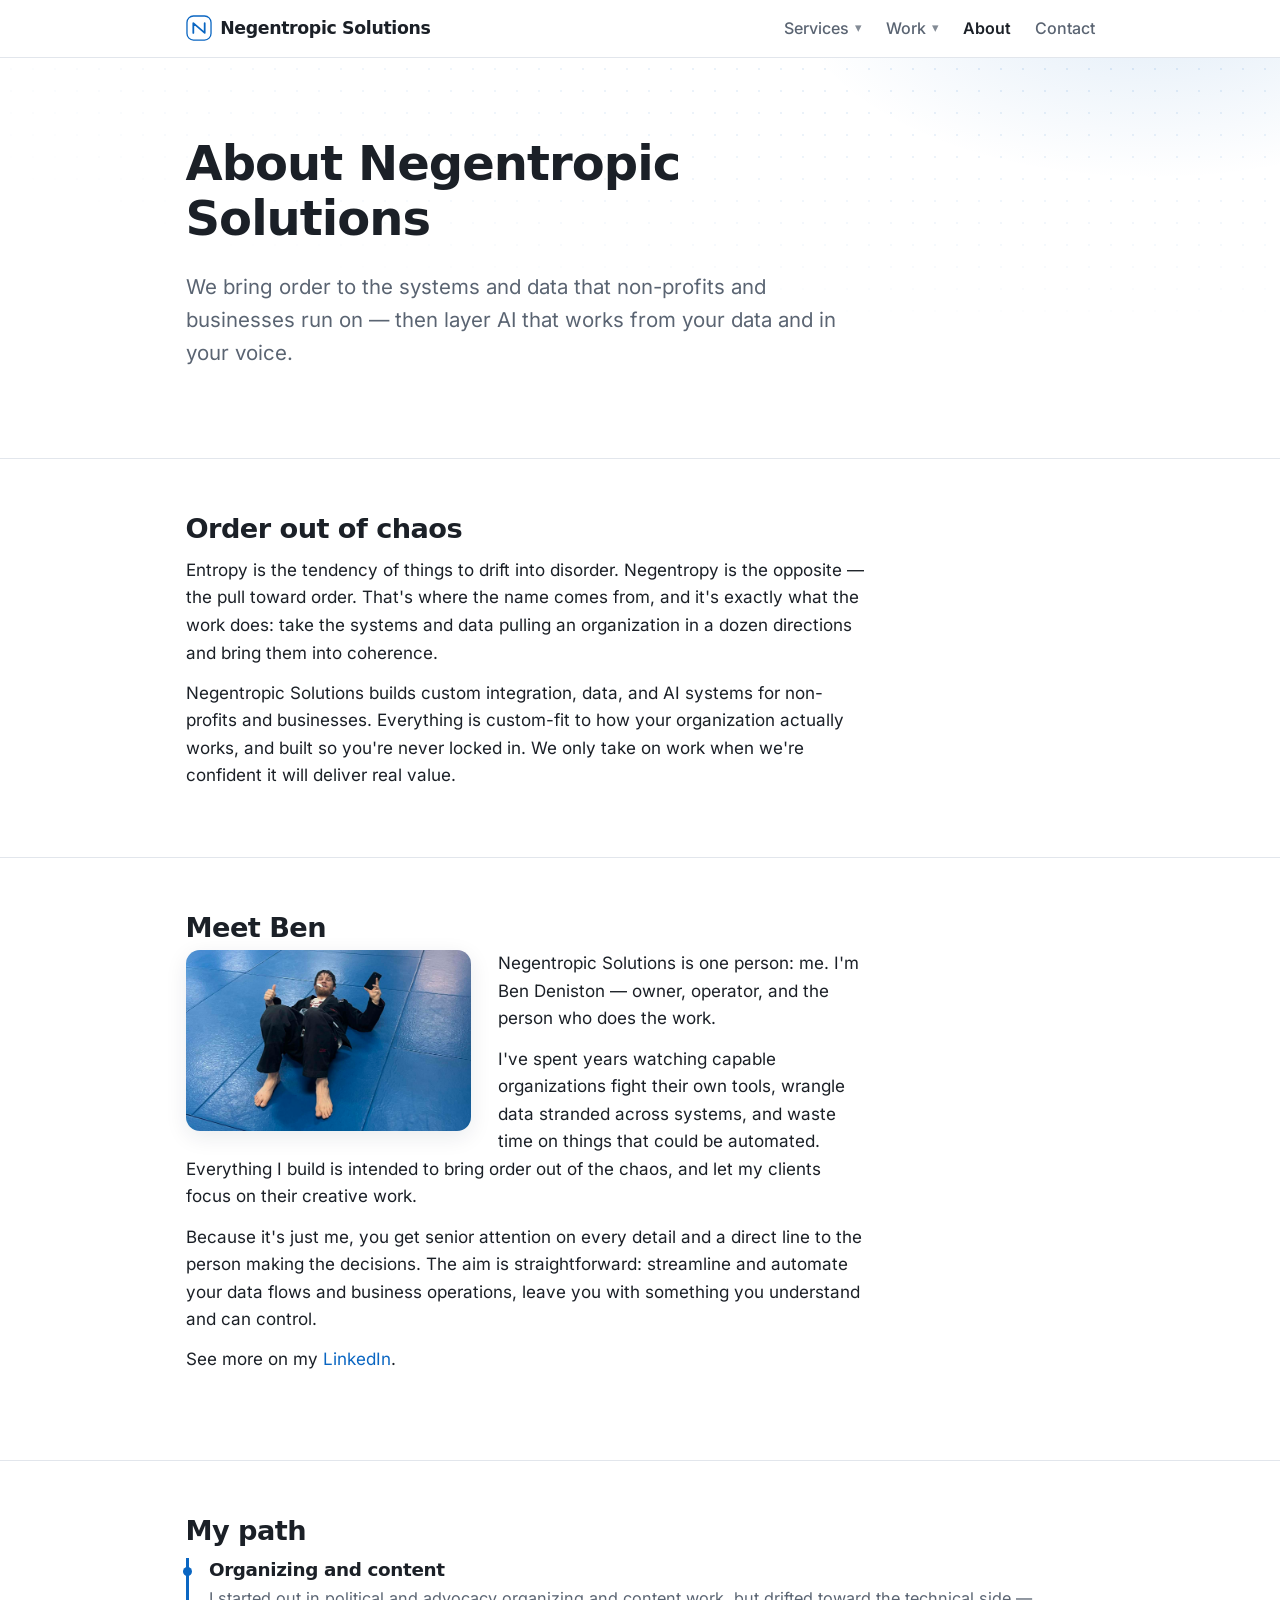
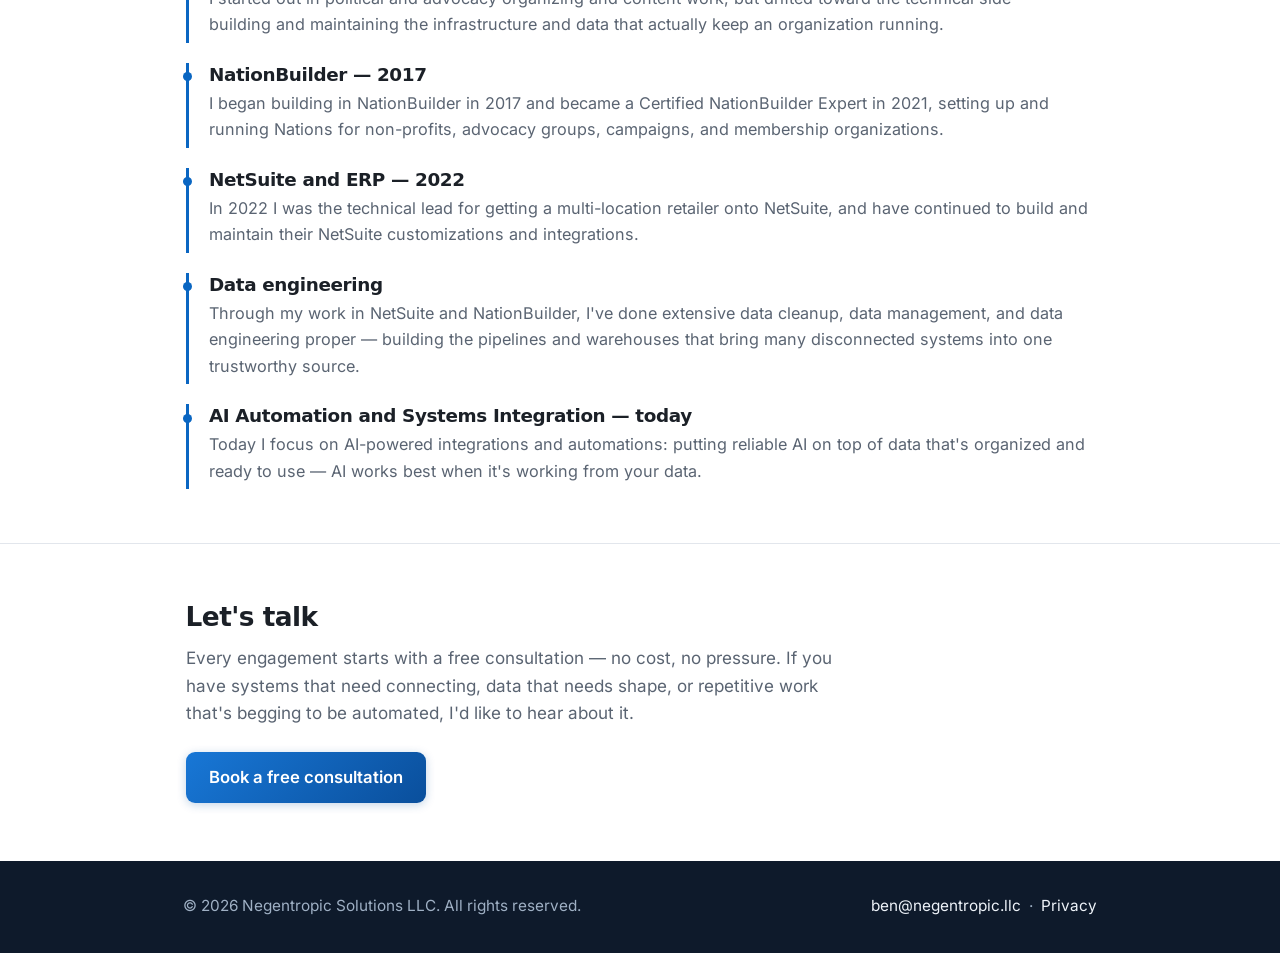
==== about.html @ 850cc830 "v2" ====
<!DOCTYPE html>
<html lang="en">

<head>
    <meta charset="UTF-8">
    <meta name="viewport" content="width=device-width,initial-scale=1">
    <title>About — Negentropic Solutions</title>
    <meta name="description"
        content="We bring order to the systems and data that non-profits and businesses run on — then layer AI that works from your data and in your voice.">
    <link rel="stylesheet" href="styles.css">
</head>

<body>
    <nav class="top">
        <div class="wrap"><a class="brand" href="/"><svg class="logomark" viewBox="0 0 32 32" fill="none"
                    aria-hidden="true">
                    <rect x="1.2" y="1.2" width="29.6" height="29.6" rx="8" stroke="currentColor" stroke-width="1.6" />
                    <path d="M9 22V10l14 12V10" stroke="currentColor" stroke-width="2.2" stroke-linecap="round"
                        stroke-linejoin="round" />
                </svg>Negentropic Solutions</a>
            <div class="links">
                <div class="dropdown"><button type="button" class="dd-toggle" aria-haspopup="true"
                        aria-expanded="false">Services <span class="caret">&#9662;</span></button>
                    <div class="dd-menu"><a href="ai-automation.html">AI Automation</a><a href="integrations.html">Own
                            Your Integrations</a><a href="netsuite.html">NetSuite / ERP</a><a
                            href="nationbuilder.html">NationBuilder</a></div>
                </div>
                <div class="dropdown"><button type="button" class="dd-toggle" aria-haspopup="true"
                        aria-expanded="false">Work <span class="caret">&#9662;</span></button>
                    <div class="dd-menu"><a href="work-with-us.html">Work with me</a><a href="portfolio.html">Sample
                            portfolio</a><a href="principles.html">Principles for effective AI</a></div>
                </div><a href="about.html" class="active">About</a><a href="index.html#contact">Contact</a>
            </div>
        </div>
    </nav>
    <header class="hero">
        <div class="wrap">
            <h1>About Negentropic Solutions</h1>
            <p class="tagline">We bring order to the systems and data that non-profits and businesses run on — then
                layer AI that works from your data and in your voice.</p>
        </div>
    </header>
    <section class="prose">
        <div class="wrap">
            <h2>Order out of chaos</h2>
            <p>Entropy is the tendency of things to drift into disorder. Negentropy is the opposite — the pull toward
                order. That's where the name comes from, and it's exactly what the work does: take the systems and data
                pulling an organization in a dozen directions and bring them into coherence.</p>
            <p>Negentropic Solutions builds custom integration, data, and AI systems for non-profits and businesses.
                Everything is custom-fit to how your organization actually works, and built so you're never locked in.
                We only take on work when we're confident it will deliver real value.</p>
        </div>
    </section>
    <section class="prose">
        <div class="wrap">
            <h2>Meet Ben</h2>
            <div class="meet">
                <img class="meet-photo" src="media/bjj.jpeg" alt="Ben Deniston, owner of Negentropic Solutions"
                    width="1428" height="902">
                <div class="meet-body">
                <p>Negentropic Solutions is one person: me. I'm Ben Deniston — owner, operator, and the person who does
                    the work.</p>
                <p>I've spent years watching capable organizations fight their own tools, wrangle data stranded across
                    systems, and waste time on things that could be automated. Everything I build is intended to bring
                    order out of the chaos, and let my clients focus on their creative work.</p>
                <p>Because it's just me, you get senior attention on every detail and a direct line to the person making
                    the decisions. The aim is straightforward: streamline and automate your data flows and business
                    operations, leave you with something you understand and can control.</p>
                <p>See more on my <a href="https://www.linkedin.com/in/benjamin-deniston/">LinkedIn</a>.</p>
                </div>
            </div>
        </div>
    </section>
    <section>
        <div class="wrap">
            <h2>My path</h2>
            <div class="timeline">
                <div class="tstep">
                    <h3>Organizing and content</h3>
                    <p>I started out in political and advocacy organizing and content work, but drifted toward
                        the technical side — building and maintaining the infrastructure and data that actually keep an
                        organization running.</p>
                </div>
                <div class="tstep">
                    <h3>NationBuilder — 2017</h3>
                    <p>I began building in NationBuilder in 2017 and became a Certified NationBuilder Expert in 2021,
                        setting up and running Nations for non-profits, advocacy groups, campaigns, and membership
                        organizations.</p>
                </div>
                <div class="tstep">
                    <h3>NetSuite and ERP — 2022</h3>
                    <p>In 2022 I was the technical lead for getting a multi-location retailer onto NetSuite, and
                        have continued to build and maintain their NetSuite customizations and integrations.</p>
                </div>
                <div class="tstep">
                    <h3>Data engineering</h3>
                    <p>Through my work in NetSuite and NationBuilder, I've done extensive data cleanup, data
                        management, and data engineering proper — building the pipelines and warehouses that bring
                        many disconnected systems into one trustworthy source.</p>
                </div>
                <div class="tstep">
                    <h3>AI Automation and Systems Integration — today</h3>
                    <p>Today I focus on AI-powered integrations and automations: putting reliable AI on top of data
                        that's organized and ready to use — AI works best when it's working from your data.
                    </p>
                </div>
            </div>
        </div>
    </section>
    <section class="cta">
        <div class="wrap">
            <h2>Let's talk</h2>
            <p>Every engagement starts with a free consultation — no cost, no pressure. If you have systems that need
                connecting, data that needs shape, or repetitive work that's begging to be automated, I'd like to hear
                about it.</p><a class="btn" href="mailto:ben@negentropic.llc">Book a free consultation</a>
        </div>
    </section>
    <footer>
        <div class="wrap"><span>&copy; 2026 Negentropic Solutions LLC. All rights reserved.</span><span><a
                    href="mailto:ben@negentropic.llc">ben@negentropic.llc</a> &nbsp;&middot;&nbsp; <a
                    href="/privacy.html">Privacy</a></span></div>
    </footer>
    <script src="site.js" defer></script>
</body>

</html>
---- styles.css ----
/* Negentropic Solutions — shared stylesheet. Edit here; all pages inherit. */

/* ---------- fonts (self-hosted, no CDN) ---------- */
@font-face { font-family:'Sora'; font-style:normal; font-weight:600; font-display:swap; src:url('fonts/sora-latin-600-normal.woff2') format('woff2'); }
@font-face { font-family:'Sora'; font-style:normal; font-weight:700; font-display:swap; src:url('fonts/sora-latin-700-normal.woff2') format('woff2'); }
@font-face { font-family:'Inter'; font-style:normal; font-weight:400; font-display:swap; src:url('fonts/inter-latin-400-normal.woff2') format('woff2'); }
@font-face { font-family:'Inter'; font-style:normal; font-weight:500; font-display:swap; src:url('fonts/inter-latin-500-normal.woff2') format('woff2'); }
@font-face { font-family:'Inter'; font-style:normal; font-weight:600; font-display:swap; src:url('fonts/inter-latin-600-normal.woff2') format('woff2'); }
@font-face { font-family:'JetBrains Mono'; font-style:normal; font-weight:500; font-display:swap; src:url('fonts/jetbrains-mono-latin-500-normal.woff2') format('woff2'); }

/* ---------- tokens ---------- */
:root {
  --text:#1b2027; --muted:#5a6472; --accent:#0a66c2; --accent-2:#0a4f9c; --accent-strong:#084d92;
  --accent-soft:rgba(10,102,194,0.09); --dot:rgba(10,102,194,0.16);
  --rule:#e2e6ec; --rule-strong:#d0d7de; --bg:#ffffff; --bg-alt:#f6f8fb; --card:#ffffff;
  --footer-bg:#0e1a2b; --footer-text:#9fb0c4; --footer-head:#eef3f9;
  --shadow-sm:0 1px 2px rgba(16,32,56,.05), 0 1px 3px rgba(16,32,56,.05);
  --shadow-md:0 6px 22px rgba(16,32,56,.09);
  --f-display:'Sora',system-ui,-apple-system,'Segoe UI',sans-serif;
  --f-body:'Inter',-apple-system,BlinkMacSystemFont,'Segoe UI',Roboto,Helvetica,Arial,sans-serif;
  --f-mono:'JetBrains Mono',ui-monospace,'SF Mono','Consolas',monospace;
  --maxw:960px; --readw:680px;
}

/* ---------- base ---------- */
* { box-sizing:border-box; }
html,body { margin:0; padding:0; }
html { scroll-behavior:smooth; }
body { font-family:var(--f-body); color:var(--text); background:var(--bg); line-height:1.62; font-size:17px; -webkit-font-smoothing:antialiased; text-rendering:optimizeLegibility; }
a { color:var(--accent); text-decoration:none; }
a:hover { text-decoration:underline; }
h1,h2,h3,h4 { font-family:var(--f-display); font-weight:700; letter-spacing:-0.02em; line-height:1.14; text-wrap:balance; }
.wrap { max-width:var(--maxw); margin:0 auto; padding:0 1.5em; }

/* ---------- nav ---------- */
nav.top { border-bottom:1px solid var(--rule); position:sticky; top:0; background:rgba(255,255,255,0.88); backdrop-filter:saturate(180%) blur(10px); z-index:40; }
nav.top .wrap { display:flex; align-items:center; justify-content:space-between; padding-top:0.85em; padding-bottom:0.85em; }
nav.top .brand { display:inline-flex; align-items:center; gap:0.5em; font-family:var(--f-display); font-weight:700; font-size:1.02em; color:var(--text); letter-spacing:-0.02em; }
nav.top .brand:hover { text-decoration:none; }
.logomark { width:26px; height:26px; flex:none; color:var(--accent); }
nav.top .links { display:flex; align-items:center; gap:1.5em; font-size:0.94em; flex-wrap:wrap; }
nav.top .links a { color:var(--muted); font-weight:500; }
nav.top .links a:hover { color:var(--accent); text-decoration:none; }
nav.top .links a.active { color:var(--text); font-weight:600; }

/* dropdown */
.dropdown { position:relative; }
.dd-toggle { background:none; border:0; padding:0; font:inherit; color:var(--muted); font-weight:500; cursor:pointer; display:inline-flex; align-items:center; gap:0.35em; }
.dd-toggle:hover { color:var(--accent); }
.dd-toggle.active { color:var(--text); font-weight:600; }
.caret { font-size:0.8em; opacity:0.75; }
.dd-menu { position:absolute; top:calc(100% + 0.5em); left:50%; transform:translateX(-50%) translateY(6px); min-width:230px; background:var(--bg); border:1px solid var(--rule-strong); border-radius:12px; box-shadow:var(--shadow-md); padding:0.4em; display:flex; flex-direction:column; gap:0.1em; opacity:0; visibility:hidden; transition:opacity .16s ease, transform .16s ease; z-index:50; }
/* invisible bridge so the cursor can cross the gap between toggle and menu without the menu closing */
.dd-menu::before { content:""; position:absolute; left:0; right:0; top:-0.7em; height:0.7em; }
.dd-menu a { display:block; padding:0.55em 0.75em; border-radius:8px; color:var(--muted); white-space:nowrap; font-weight:500; }
.dd-menu a:hover { background:var(--bg-alt); color:var(--accent); text-decoration:none; }
.dd-menu a.active { color:var(--accent); }
.dropdown:hover .dd-menu, .dropdown:focus-within .dd-menu, .dropdown.open .dd-menu { opacity:1; visibility:visible; transform:translateX(-50%) translateY(0); }

/* ---------- hero ---------- */
header.hero { position:relative; overflow:hidden; padding:4.6em 0 3.2em; border-bottom:1px solid var(--rule); }
header.hero::before { content:""; position:absolute; inset:0; z-index:0; background-image:radial-gradient(var(--dot) 1px, transparent 1.6px); background-size:22px 22px; -webkit-mask-image:radial-gradient(130% 105% at 82% -5%, #000 0%, rgba(0,0,0,.5) 42%, transparent 72%); mask-image:radial-gradient(130% 105% at 82% -5%, #000 0%, rgba(0,0,0,.5) 42%, transparent 72%); opacity:.7; }
header.hero::after { content:""; position:absolute; inset:0; z-index:0; background:radial-gradient(46% 78% at 90% -18%, rgba(10,102,194,0.13), transparent 62%); }
header.hero .wrap { position:relative; z-index:1; }
.eyebrow { font-family:var(--f-mono); text-transform:uppercase; letter-spacing:0.16em; font-size:0.72rem; font-weight:500; color:var(--accent); margin:0 0 1.1em; }
header.hero h1 { font-size:clamp(2.1rem,4.6vw,3rem); margin:0 0 0.5em; max-width:15em; }
header.hero p.tagline { font-size:1.2em; color:var(--muted); margin:0 0 1.7em; max-width:34em; }

/* ---------- buttons ---------- */
.btn { display:inline-block; background:linear-gradient(135deg,#1877d6,var(--accent-2)); color:#fff; font-weight:600; padding:0.72em 1.4em; border-radius:9px; font-size:0.98em; box-shadow:0 2px 10px rgba(10,79,156,.24); transition:transform .15s ease, box-shadow .15s ease, filter .15s ease; }
.btn:hover { text-decoration:none; transform:translateY(-1px); box-shadow:0 6px 18px rgba(10,79,156,.30); filter:saturate(1.06); }
.btn.ghost { background:none; color:var(--accent); box-shadow:inset 0 0 0 1px var(--rule-strong); margin-left:0.55em; }
.btn.ghost:hover { background:var(--accent-soft); box-shadow:inset 0 0 0 1px var(--accent); transform:translateY(-1px); }

/* ---------- sections ---------- */
section { padding:3.2em 0; border-bottom:1px solid var(--rule); }
section:last-of-type { border-bottom:none; }
section > .wrap > h2 { font-size:clamp(1.4rem,2.6vw,1.7rem); margin:0 0 0.25em; }
section .lead { color:var(--muted); margin:0 0 1.8em; max-width:var(--readw); font-size:1.05em; }
section p { max-width:var(--readw); }
.prose p { margin:0.75em 0; }
.prose em { color:var(--text); font-style:italic; }

/* ---------- icons ---------- */
.ico { width:24px; height:24px; fill:none; stroke:var(--accent); stroke-width:1.6; stroke-linecap:round; stroke-linejoin:round; }
.card-ico { display:inline-flex; align-items:center; justify-content:center; width:46px; height:46px; border-radius:12px; background:var(--accent-soft); margin-bottom:0.85em; }

/* ---------- service cards (home) ---------- */
.cards { display:grid; grid-template-columns:repeat(2,1fr); gap:1em; margin-top:0.6em; }
.cardlink { display:block; border:1px solid var(--rule); border-radius:14px; padding:1.35em 1.4em; background:var(--card); color:var(--text); box-shadow:var(--shadow-sm); transition:border-color .16s ease, box-shadow .16s ease, transform .16s ease; }
.cardlink:hover { text-decoration:none; border-color:transparent; box-shadow:var(--shadow-md); transform:translateY(-3px); }
.cardlink.wide { grid-column:1 / -1; }
.cardlink h3 { margin:0 0 0.35em; font-size:1.12em; }
.cardlink p { margin:0; color:var(--muted); font-size:0.95em; max-width:none; }
.cardlink .more { display:inline-block; margin-top:0.85em; color:var(--accent); font-size:0.9em; font-weight:600; }

/* ---------- specialties (home) ---------- */
.specialties { display:grid; grid-template-columns:1fr 1fr; gap:1.5em; margin-top:0.6em; }
.specialty { border-left:3px solid var(--accent); padding:0.15em 0 0.15em 1.15em; }
.specialty h3 { margin:0 0 0.3em; font-size:1.1em; }
.specialty p { margin:0; color:var(--muted); font-size:0.96em; max-width:none; }

/* ---------- pillars (home) ---------- */
.pillars { display:grid; grid-template-columns:repeat(3,1fr); gap:1.6em; margin-top:0.6em; }
.pillar h3 { margin:0 0 0.4em; font-size:1.08em; }
.pillar p { margin:0; color:var(--muted); font-size:0.95em; max-width:none; }

/* ---------- selected work (home) ---------- */
.work { display:grid; grid-template-columns:repeat(3,1fr); gap:1em; margin-top:0.6em; }
.work-item { display:block; border:1px solid var(--rule); border-radius:14px; padding:1.25em 1.3em; background:var(--bg-alt); color:var(--text); transition:transform .16s ease, box-shadow .16s ease, border-color .16s ease; }
.work-item:hover { transform:translateY(-3px); box-shadow:var(--shadow-md); border-color:transparent; text-decoration:none; }
.work-item h3 { margin:0 0 0.45em; font-size:1.04em; }
.work-item p { margin:0; color:var(--muted); font-size:0.92em; max-width:none; }
.work-item .metric { color:var(--text); font-weight:600; }

/* ---------- portfolio cases ---------- */
.case { padding:2.6em 0; border-bottom:1px solid var(--rule); }
.case .tag { display:inline-block; font-family:var(--f-mono); font-size:0.72em; text-transform:uppercase; letter-spacing:0.1em; color:var(--accent); font-weight:500; margin:0 0 0.6em; }
.case h2 { font-size:clamp(1.3rem,2.4vw,1.55rem); margin:0 0 0.75em; }
.case p { max-width:var(--readw); margin:0; color:var(--text); }
.metrics { display:flex; flex-wrap:wrap; gap:0.6em; margin:0 0 1.15em; }
.metric-chip { border:1px solid var(--rule); border-radius:11px; padding:0.55em 0.85em; background:var(--bg-alt); min-width:0; }
.metric-chip .n { display:block; font-weight:700; color:var(--accent); font-size:0.98em; letter-spacing:-0.01em; }
.metric-chip .l { display:block; font-family:var(--f-mono); font-size:0.7em; color:var(--muted); margin-top:0.2em; letter-spacing:0.01em; }

/* ---------- service pages: features + proof ---------- */
.features { display:grid; grid-template-columns:repeat(2,1fr); gap:1em; margin-top:0.7em; }
.feature { border:1px solid var(--rule); border-radius:14px; padding:1.25em 1.35em; background:var(--bg-alt); }
.feature h3 { margin:0 0 0.4em; font-size:1.05em; }
.feature p { margin:0; color:var(--muted); font-size:0.94em; max-width:none; }
.proof { border:1px solid var(--rule); border-left:3px solid var(--accent); border-radius:12px; padding:1.3em 1.5em; background:var(--bg-alt); }
.proof p { margin:0 0 0.7em; max-width:var(--readw); }
.proof + .proof { margin-top:1.2em; }

/* ---------- about timeline ---------- */
.timeline { display:flex; flex-direction:column; gap:1.2em; margin-top:0.7em; }
.tstep { border-left:3px solid var(--accent); padding:0.1em 0 0.3em 1.2em; position:relative; }
.tstep::before { content:""; position:absolute; left:-6px; top:0.55em; width:9px; height:9px; border-radius:50%; background:var(--accent); }
.tstep h3 { margin:0 0 0.25em; font-size:1.08em; }
.tstep p { margin:0; color:var(--muted); font-size:0.95em; max-width:none; }

/* ---------- about: meet (photo + intro) ---------- */
.meet { max-width:var(--readw); margin:0.4em 0 1.1em; }
.meet::after { content:""; display:block; clear:both; }
.meet-photo { float:left; width:300px; max-width:42%; height:auto; border-radius:14px; box-shadow:var(--shadow-md); margin:0 1.6em 0.7em 0; }
.meet p { max-width:none; }
.meet p:first-of-type { margin-top:0; }
@media (max-width:600px) { .meet-photo { float:none; display:block; width:100%; max-width:420px; margin:0 0 1.1em; } }

/* ---------- principles ---------- */
.principle { display:grid; grid-template-columns:auto 1fr; gap:1em 1.4em; padding:1.9em 0; border-bottom:1px solid var(--rule); align-items:start; }
.principle:first-of-type { padding-top:0.6em; }
.principle:last-of-type { border-bottom:none; padding-bottom:0.4em; }
.principle .num { font-family:var(--f-mono); font-weight:500; font-size:0.9em; color:var(--accent); background:var(--accent-soft); border-radius:11px; width:2.5em; height:2.5em; display:flex; align-items:center; justify-content:center; flex:none; }
.principle h2 { font-size:clamp(1.15rem,2.3vw,1.42rem); margin:0 0 0.4em; }
.principle p { margin:0; color:var(--muted); max-width:var(--readw); }

/* ---------- closing CTA ---------- */
section.cta { padding:3.4em 0; border-bottom:none; }
section.cta h2 { font-size:clamp(1.35rem,2.5vw,1.65rem); margin:0 0 0.5em; }
section.cta p { color:var(--muted); max-width:var(--readw); margin:0 0 1.4em; }

/* ---------- legal / long-form ---------- */
.legal { max-width:var(--readw); }
.legal h2 { font-size:1.25rem; margin:1.9em 0 0.4em; }
.legal h3 { font-size:1.06rem; margin:1.4em 0 0.3em; }
.legal p { margin:0.8em 0; max-width:none; }
.legal ul { padding-left:1.25em; margin:0.6em 0; }
.legal li { margin:0.35em 0; }
.legal em.updated { color:var(--muted); font-style:italic; }

/* ---------- footer (dark band) ---------- */
footer { background:var(--footer-bg); color:var(--footer-text); padding:2.2em 0; font-size:0.9em; }
footer .wrap { display:flex; justify-content:space-between; flex-wrap:wrap; gap:0.6em; align-items:center; }
footer a { color:var(--footer-head); }
footer a:hover { color:#fff; }

/* ---------- scroll reveal (added by site.js; safe if JS/off or reduced-motion) ---------- */
.reveal { opacity:0; transform:translateY(16px); transition:opacity .6s ease, transform .6s ease; }
.reveal.in { opacity:1; transform:none; }

/* ---------- responsive ---------- */
@media (max-width:760px) {
  .cards, .specialties, .pillars, .work, .features { grid-template-columns:1fr; }
  nav.top .links { gap:1.05em; font-size:0.9em; }
  header.hero { padding:3.4em 0 2.6em; }
}

@media (prefers-reduced-motion:reduce) {
  html { scroll-behavior:auto; }
  .reveal { opacity:1; transform:none; transition:none; }
  .btn, .cardlink, .work-item { transition:none; }
}

/* ---------- clickable work cards / specialty links / 3-up features / work-with-us ---------- */
.case { scroll-margin-top:5.5em; }
.specialty .more { display:inline-block; margin-top:0.7em; color:var(--accent); font-size:0.9em; font-weight:600; }
.specialty .more:hover { text-decoration:none; }
.features.three { grid-template-columns:repeat(3,1fr); }
.how-more { margin-top:1.8em; }
.how-more a { font-weight:600; }
.subhead { font-size:1.25rem; margin:1.8em 0 0.9em; }
@media (max-width:760px) { .features.three { grid-template-columns:1fr; } }
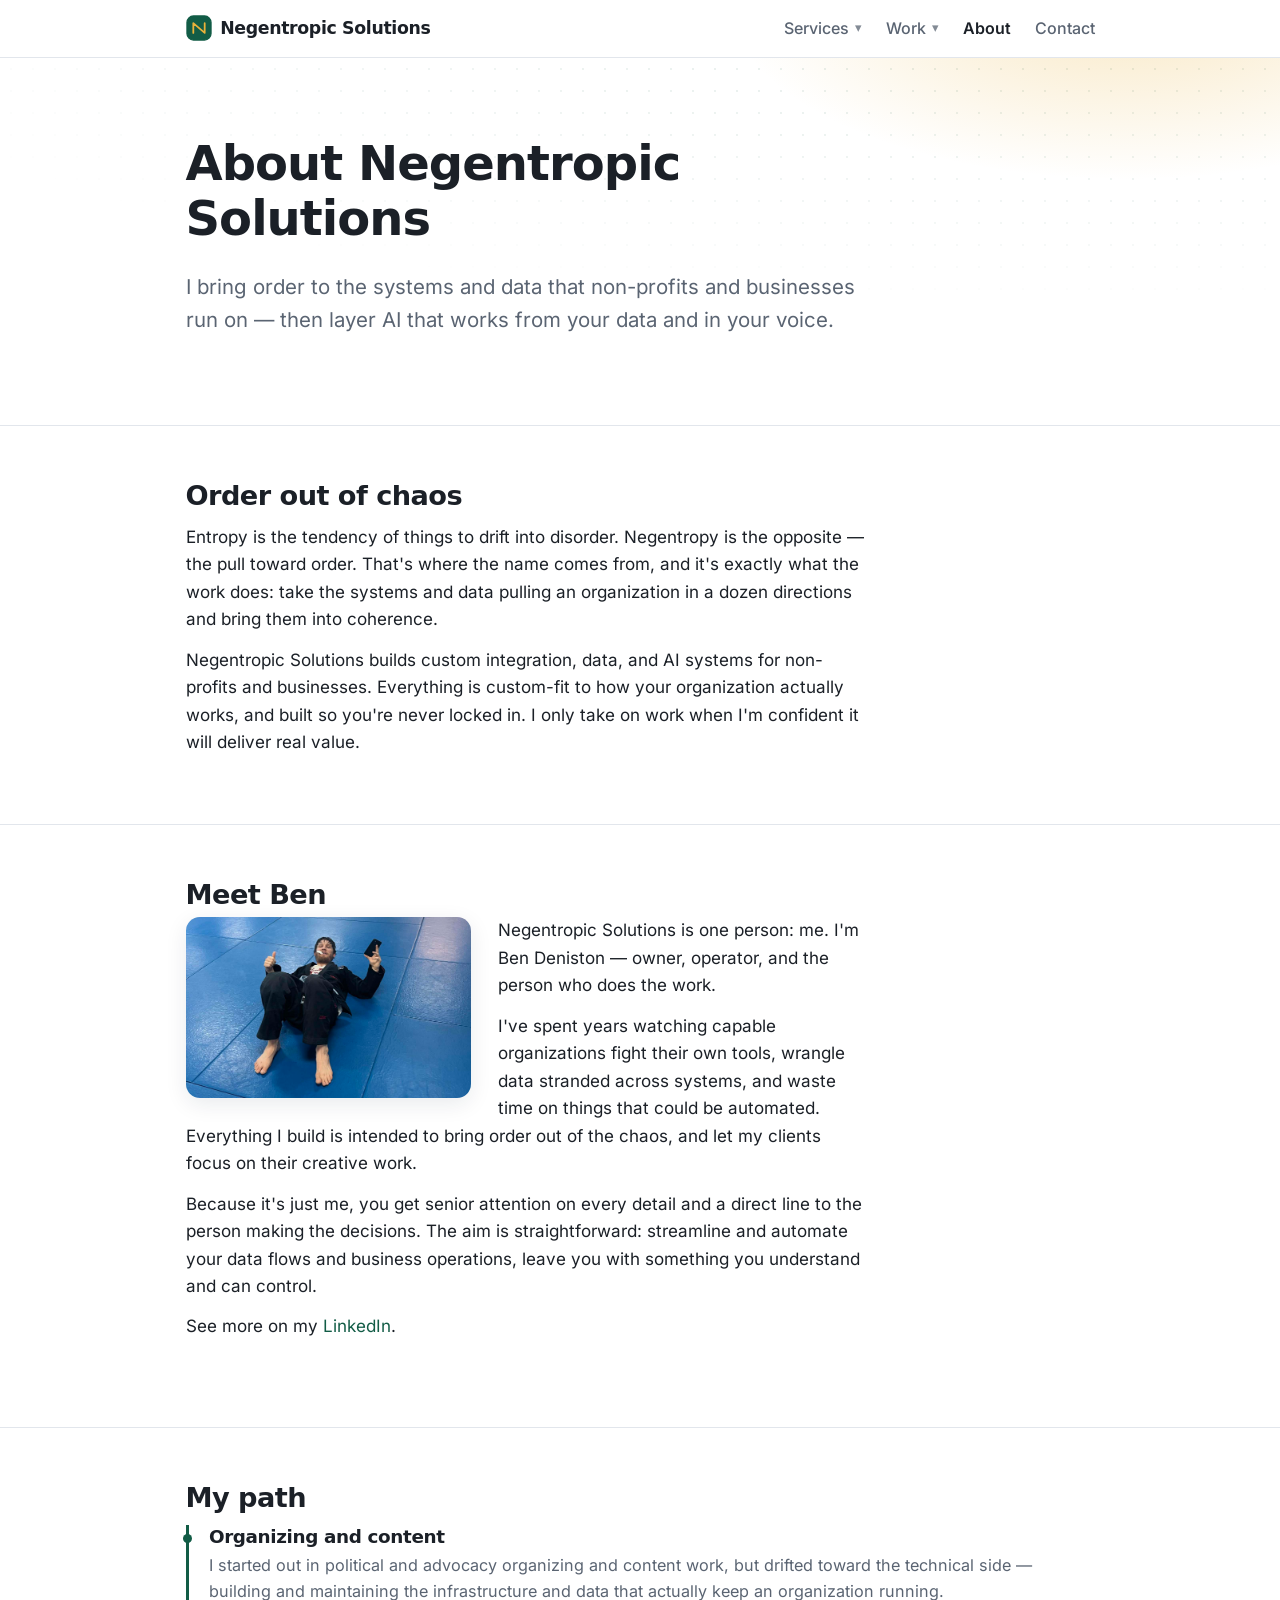
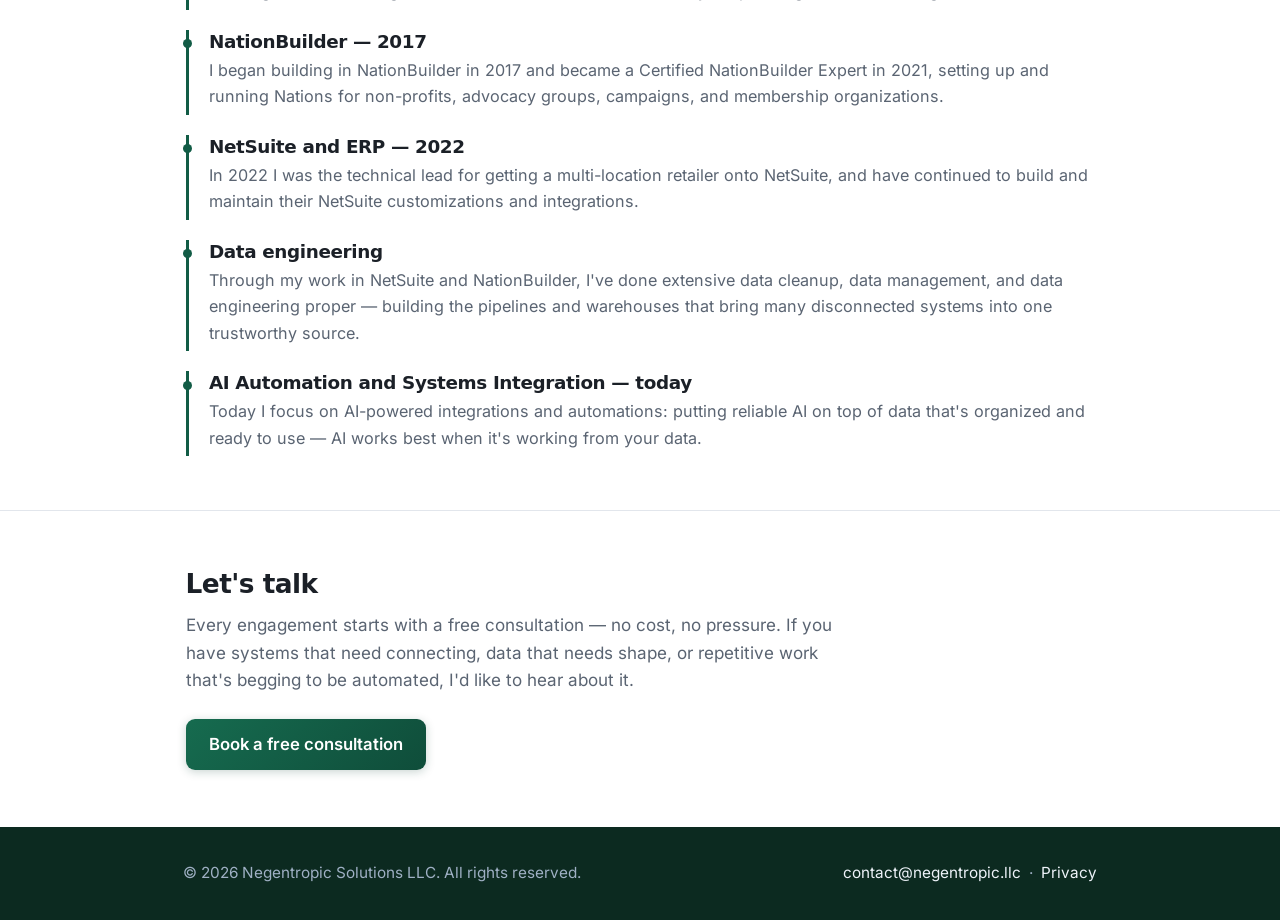
==== commit 85af7049: "update" ====
--- a/about.html
+++ b/about.html
@@ -6,7 +6,17 @@
     <meta name="viewport" content="width=device-width,initial-scale=1">
     <title>About — Negentropic Solutions</title>
     <meta name="description"
-        content="We bring order to the systems and data that non-profits and businesses run on — then layer AI that works from your data and in your voice.">
+        content="I bring order to the systems and data that non-profits and businesses run on — then layer AI that works from your data and in your voice.">
+    <link rel="canonical" href="https://negentropicsolutions.com/about.html">
+    <link rel="icon" type="image/svg+xml" href="/favicon.svg">
+    <meta property="og:type" content="website">
+    <meta property="og:site_name" content="Negentropic Solutions">
+    <meta property="og:url" content="https://negentropicsolutions.com/about.html">
+    <meta property="og:title" content="About — Negentropic Solutions">
+    <meta property="og:description" content="I bring order to the systems and data that non-profits and businesses run on — then layer AI that works from your data and in your voice.">
+    <meta name="twitter:card" content="summary">
+    <meta name="twitter:title" content="About — Negentropic Solutions">
+    <meta name="twitter:description" content="I bring order to the systems and data that non-profits and businesses run on — then layer AI that works from your data and in your voice.">
     <link rel="stylesheet" href="styles.css">
 </head>
 
@@ -36,7 +46,7 @@
     <header class="hero">
         <div class="wrap">
             <h1>About Negentropic Solutions</h1>
-            <p class="tagline">We bring order to the systems and data that non-profits and businesses run on — then
+            <p class="tagline">I bring order to the systems and data that non-profits and businesses run on — then
                 layer AI that works from your data and in your voice.</p>
         </div>
     </header>
@@ -48,7 +58,7 @@
                 pulling an organization in a dozen directions and bring them into coherence.</p>
             <p>Negentropic Solutions builds custom integration, data, and AI systems for non-profits and businesses.
                 Everything is custom-fit to how your organization actually works, and built so you're never locked in.
-                We only take on work when we're confident it will deliver real value.</p>
+                I only take on work when I'm confident it will deliver real value.</p>
         </div>
     </section>
     <section class="prose">
@@ -112,12 +122,12 @@
             <h2>Let's talk</h2>
             <p>Every engagement starts with a free consultation — no cost, no pressure. If you have systems that need
                 connecting, data that needs shape, or repetitive work that's begging to be automated, I'd like to hear
-                about it.</p><a class="btn" href="mailto:ben@negentropic.llc">Book a free consultation</a>
+                about it.</p><a class="btn" href="mailto:contact@negentropic.llc">Book a free consultation</a>
         </div>
     </section>
     <footer>
         <div class="wrap"><span>&copy; 2026 Negentropic Solutions LLC. All rights reserved.</span><span><a
-                    href="mailto:ben@negentropic.llc">ben@negentropic.llc</a> &nbsp;&middot;&nbsp; <a
+                    href="mailto:contact@negentropic.llc">contact@negentropic.llc</a> &nbsp;&middot;&nbsp; <a
                     href="/privacy.html">Privacy</a></span></div>
     </footer>
     <script src="site.js" defer></script>
--- a/styles.css
+++ b/styles.css
@@ -10,10 +10,11 @@
 
 /* ---------- tokens ---------- */
 :root {
-  --text:#1b2027; --muted:#5a6472; --accent:#0a66c2; --accent-2:#0a4f9c; --accent-strong:#084d92;
-  --accent-soft:rgba(10,102,194,0.09); --dot:rgba(10,102,194,0.16);
+  --text:#1b2027; --muted:#5a6472; --accent:#125C46; --accent-2:#0F4D3A; --accent-strong:#0C3F30;
+  --accent-soft:rgba(18,92,70,0.09); --dot:rgba(18,92,70,0.16);
+  --gold:#E9B23A; --gold-soft:rgba(233,178,58,0.12);
   --rule:#e2e6ec; --rule-strong:#d0d7de; --bg:#ffffff; --bg-alt:#f6f8fb; --card:#ffffff;
-  --footer-bg:#0e1a2b; --footer-text:#9fb0c4; --footer-head:#eef3f9;
+  --footer-bg:#0C2A20; --footer-text:#9fb0c4; --footer-head:#eef3f9;
   --shadow-sm:0 1px 2px rgba(16,32,56,.05), 0 1px 3px rgba(16,32,56,.05);
   --shadow-md:0 6px 22px rgba(16,32,56,.09);
   --f-display:'Sora',system-ui,-apple-system,'Segoe UI',sans-serif;
@@ -38,6 +39,8 @@
 nav.top .brand { display:inline-flex; align-items:center; gap:0.5em; font-family:var(--f-display); font-weight:700; font-size:1.02em; color:var(--text); letter-spacing:-0.02em; }
 nav.top .brand:hover { text-decoration:none; }
 .logomark { width:26px; height:26px; flex:none; color:var(--accent); }
+.logomark rect { fill:var(--accent); stroke:var(--accent); }
+.logomark path { stroke:var(--gold); }
 nav.top .links { display:flex; align-items:center; gap:1.5em; font-size:0.94em; flex-wrap:wrap; }
 nav.top .links a { color:var(--muted); font-weight:500; }
 nav.top .links a:hover { color:var(--accent); text-decoration:none; }
@@ -60,17 +63,18 @@
 /* ---------- hero ---------- */
 header.hero { position:relative; overflow:hidden; padding:4.6em 0 3.2em; border-bottom:1px solid var(--rule); }
 header.hero::before { content:""; position:absolute; inset:0; z-index:0; background-image:radial-gradient(var(--dot) 1px, transparent 1.6px); background-size:22px 22px; -webkit-mask-image:radial-gradient(130% 105% at 82% -5%, #000 0%, rgba(0,0,0,.5) 42%, transparent 72%); mask-image:radial-gradient(130% 105% at 82% -5%, #000 0%, rgba(0,0,0,.5) 42%, transparent 72%); opacity:.7; }
-header.hero::after { content:""; position:absolute; inset:0; z-index:0; background:radial-gradient(46% 78% at 90% -18%, rgba(10,102,194,0.13), transparent 62%); }
+header.hero::after { content:""; position:absolute; inset:0; z-index:0; background:radial-gradient(52% 82% at 88% -16%, rgba(233,178,58,0.30), transparent 60%); }
 header.hero .wrap { position:relative; z-index:1; }
 .eyebrow { font-family:var(--f-mono); text-transform:uppercase; letter-spacing:0.16em; font-size:0.72rem; font-weight:500; color:var(--accent); margin:0 0 1.1em; }
+.eyebrow::after { content:""; display:block; width:2.4em; height:2px; margin-top:0.55em; border-radius:2px; background:var(--gold); }
 header.hero h1 { font-size:clamp(2.1rem,4.6vw,3rem); margin:0 0 0.5em; max-width:15em; }
 header.hero p.tagline { font-size:1.2em; color:var(--muted); margin:0 0 1.7em; max-width:34em; }
 
 /* ---------- buttons ---------- */
-.btn { display:inline-block; background:linear-gradient(135deg,#1877d6,var(--accent-2)); color:#fff; font-weight:600; padding:0.72em 1.4em; border-radius:9px; font-size:0.98em; box-shadow:0 2px 10px rgba(10,79,156,.24); transition:transform .15s ease, box-shadow .15s ease, filter .15s ease; }
-.btn:hover { text-decoration:none; transform:translateY(-1px); box-shadow:0 6px 18px rgba(10,79,156,.30); filter:saturate(1.06); }
+.btn { display:inline-block; background:linear-gradient(135deg,#166b4f,var(--accent-2)); color:#fff; font-weight:600; padding:0.72em 1.4em; border-radius:9px; font-size:0.98em; box-shadow:0 2px 10px rgba(12,63,48,.22); transition:transform .15s ease, box-shadow .15s ease, filter .15s ease; }
+.btn:hover { text-decoration:none; transform:translateY(-1px); box-shadow:0 6px 18px rgba(233,178,58,.34); filter:saturate(1.03); }
 .btn.ghost { background:none; color:var(--accent); box-shadow:inset 0 0 0 1px var(--rule-strong); margin-left:0.55em; }
-.btn.ghost:hover { background:var(--accent-soft); box-shadow:inset 0 0 0 1px var(--accent); transform:translateY(-1px); }
+.btn.ghost:hover { background:var(--gold-soft); box-shadow:inset 0 0 0 1px var(--gold); transform:translateY(-1px); }
 
 /* ---------- sections ---------- */
 section { padding:3.2em 0; border-bottom:1px solid var(--rule); }
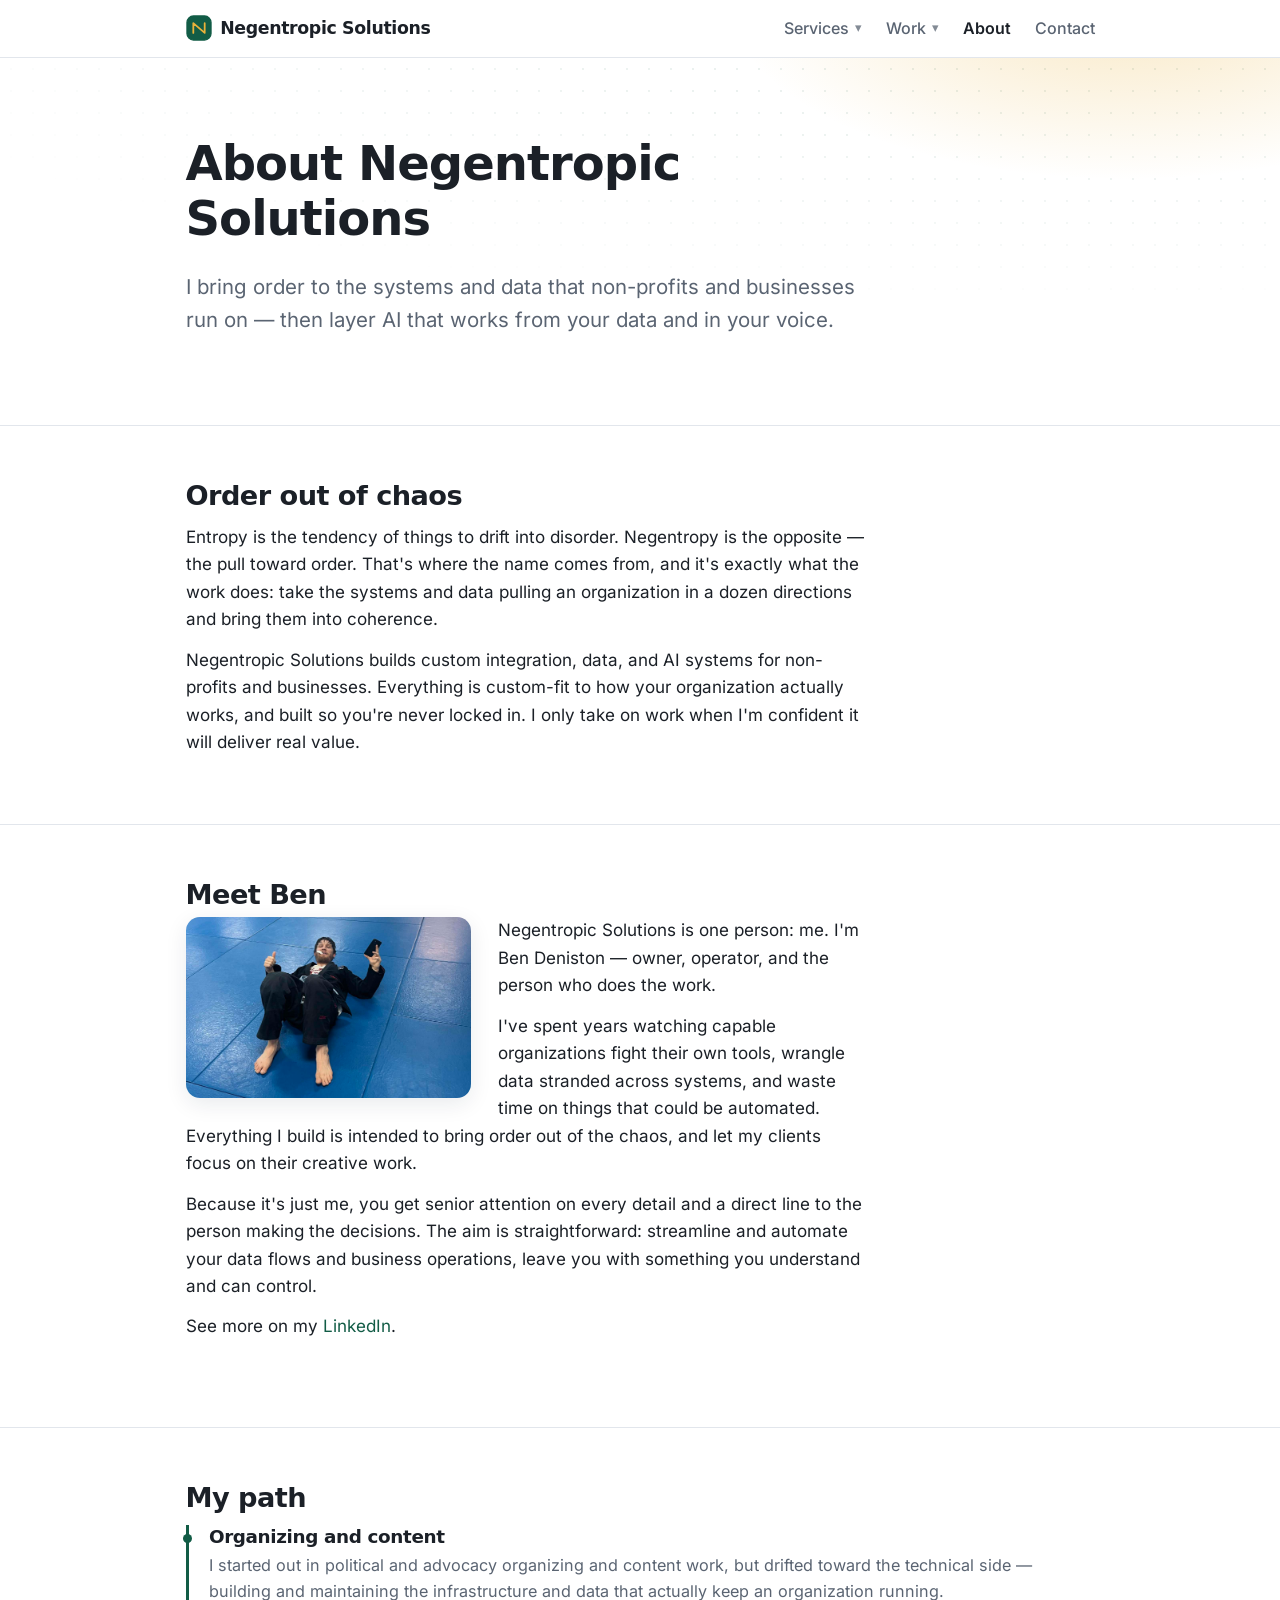
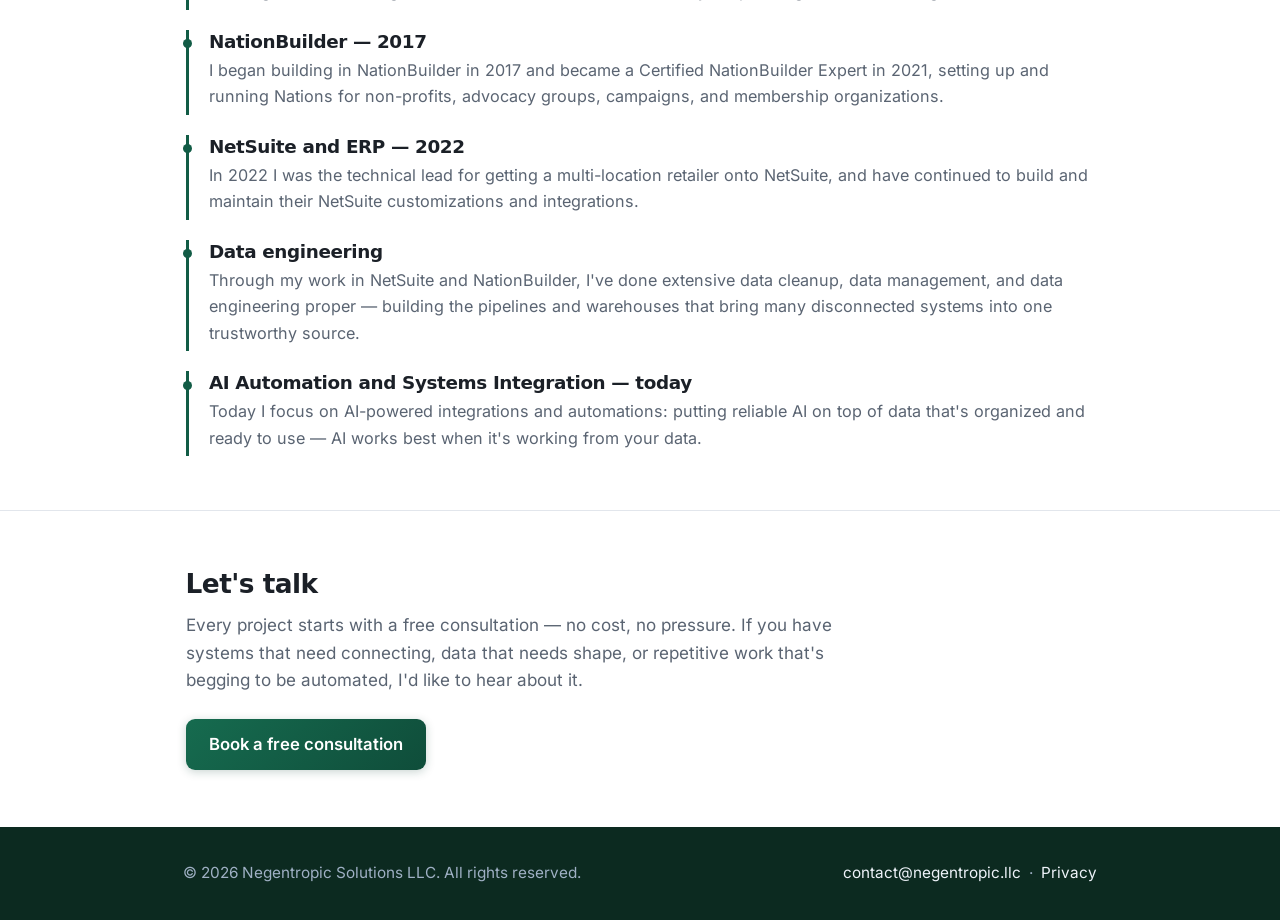
==== commit a21dfe7d: "Replace "engagement" wording on Work With Us and across the site Heading becomes "Getting started"; " ====
--- a/about.html
+++ b/about.html
@@ -120,7 +120,7 @@
     <section class="cta">
         <div class="wrap">
             <h2>Let's talk</h2>
-            <p>Every engagement starts with a free consultation — no cost, no pressure. If you have systems that need
+            <p>Every project starts with a free consultation — no cost, no pressure. If you have systems that need
                 connecting, data that needs shape, or repetitive work that's begging to be automated, I'd like to hear
                 about it.</p><a class="btn" href="mailto:contact@negentropic.llc">Book a free consultation</a>
         </div>
--- a/styles.css
+++ b/styles.css
@@ -98,12 +98,6 @@
 .cardlink p { margin:0; color:var(--muted); font-size:0.95em; max-width:none; }
 .cardlink .more { display:inline-block; margin-top:0.85em; color:var(--accent); font-size:0.9em; font-weight:600; }
 
-/* ---------- specialties (home) ---------- */
-.specialties { display:grid; grid-template-columns:1fr 1fr; gap:1.5em; margin-top:0.6em; }
-.specialty { border-left:3px solid var(--accent); padding:0.15em 0 0.15em 1.15em; }
-.specialty h3 { margin:0 0 0.3em; font-size:1.1em; }
-.specialty p { margin:0; color:var(--muted); font-size:0.96em; max-width:none; }
-
 /* ---------- pillars (home) ---------- */
 .pillars { display:grid; grid-template-columns:repeat(3,1fr); gap:1.6em; margin-top:0.6em; }
 .pillar h3 { margin:0 0 0.4em; font-size:1.08em; }
@@ -185,7 +179,7 @@
 
 /* ---------- responsive ---------- */
 @media (max-width:760px) {
-  .cards, .specialties, .pillars, .work, .features { grid-template-columns:1fr; }
+  .cards, .pillars, .work, .features { grid-template-columns:1fr; }
   nav.top .links { gap:1.05em; font-size:0.9em; }
   header.hero { padding:3.4em 0 2.6em; }
 }
@@ -196,10 +190,8 @@
   .btn, .cardlink, .work-item { transition:none; }
 }
 
-/* ---------- clickable work cards / specialty links / 3-up features / work-with-us ---------- */
+/* ---------- clickable work cards / 3-up features / work-with-us ---------- */
 .case { scroll-margin-top:5.5em; }
-.specialty .more { display:inline-block; margin-top:0.7em; color:var(--accent); font-size:0.9em; font-weight:600; }
-.specialty .more:hover { text-decoration:none; }
 .features.three { grid-template-columns:repeat(3,1fr); }
 .how-more { margin-top:1.8em; }
 .how-more a { font-weight:600; }
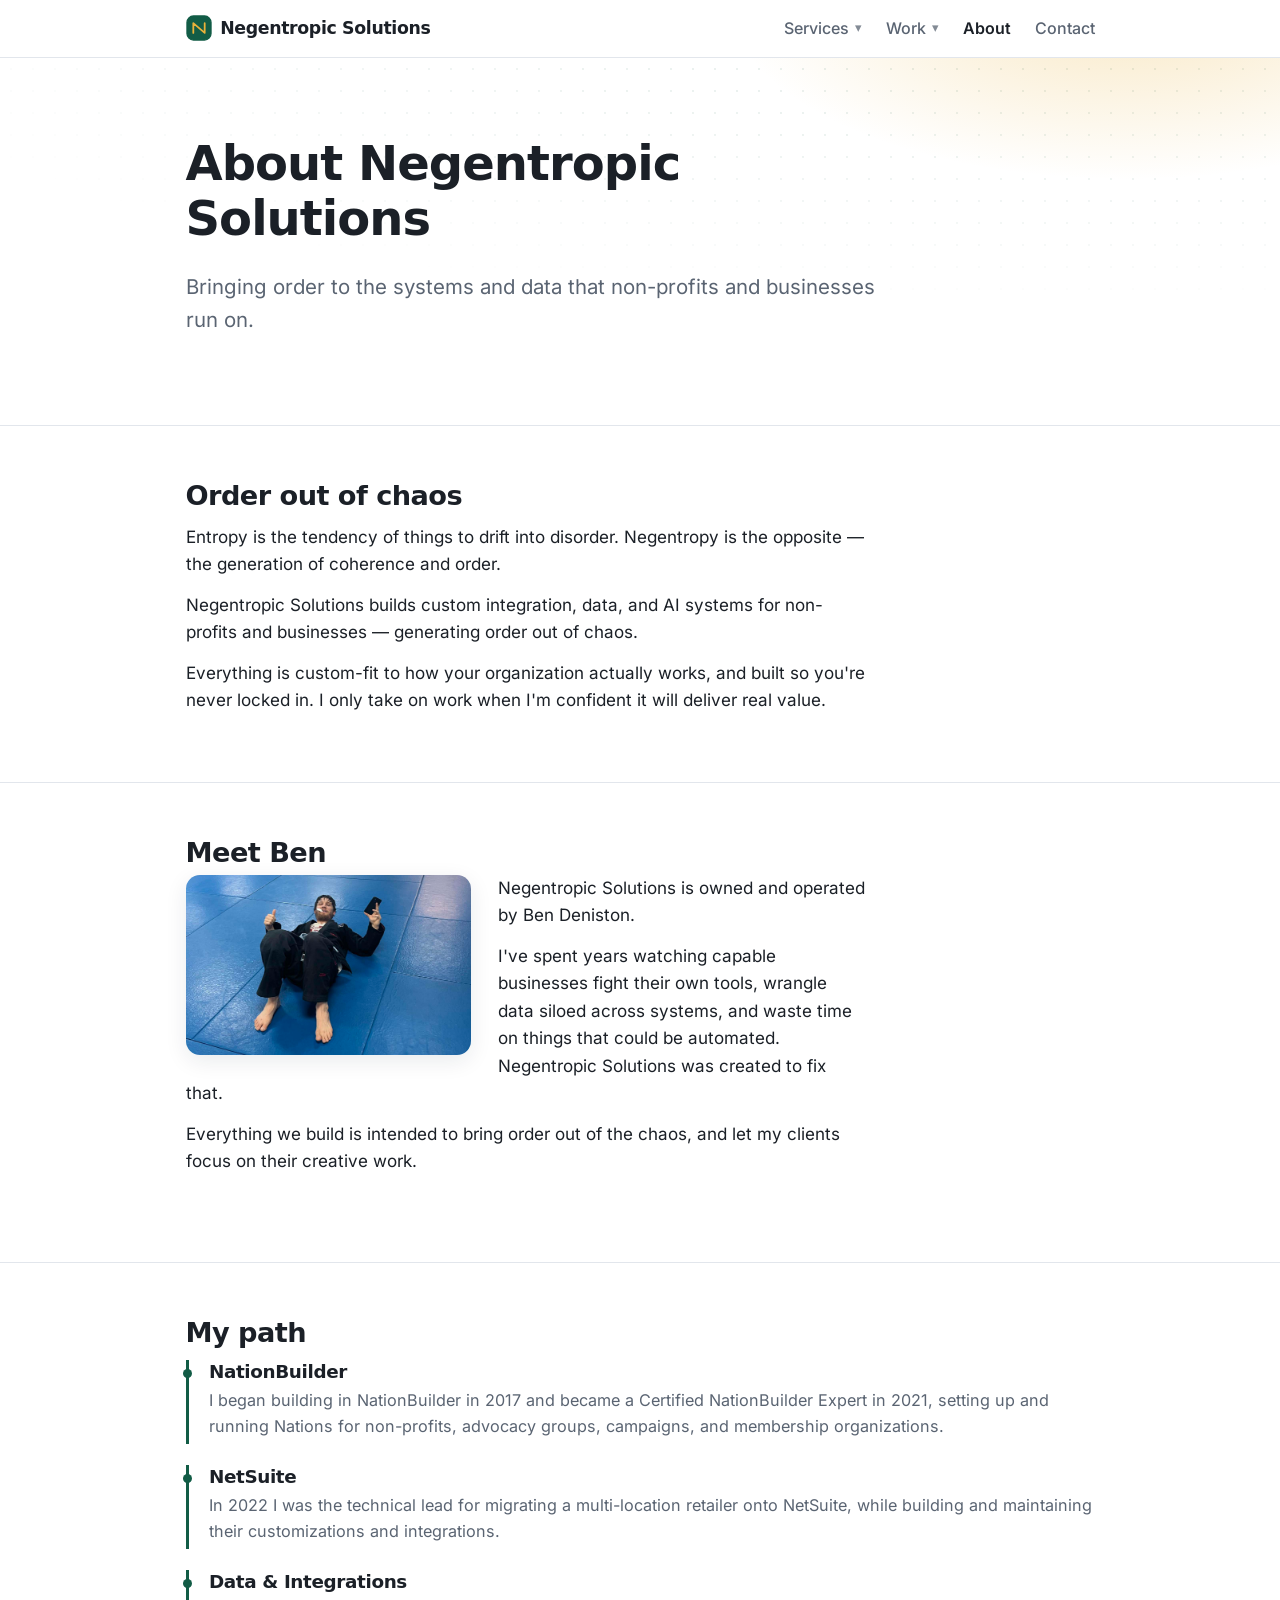
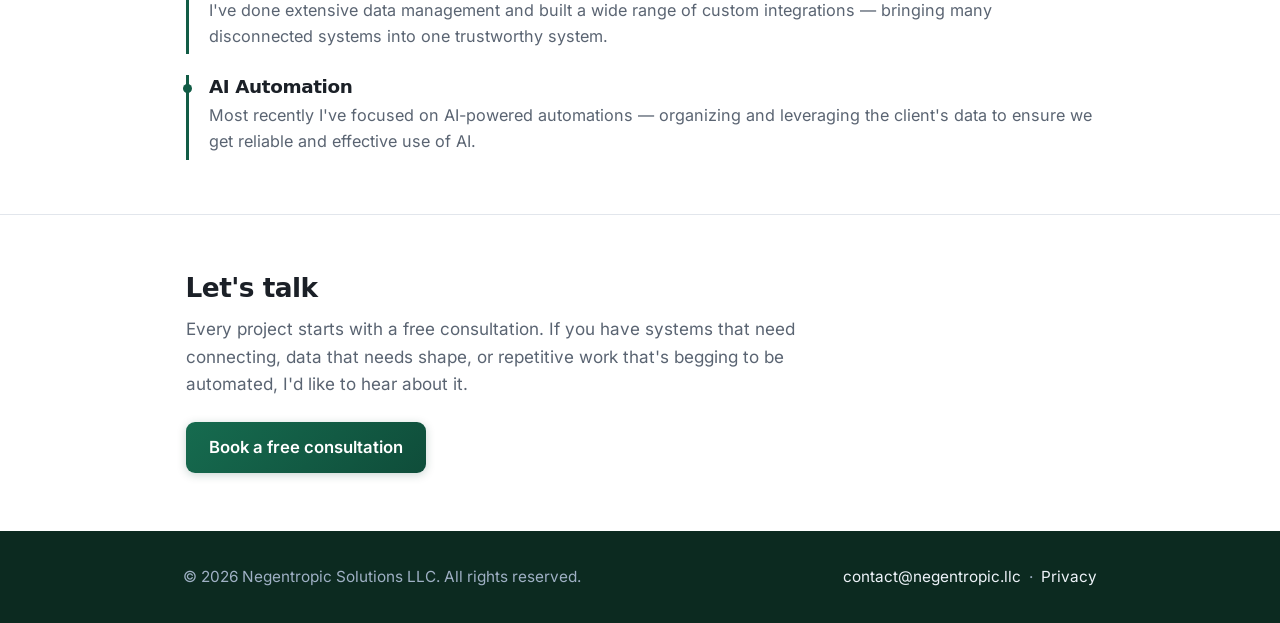
==== commit 7a2a3c5c: "udpate" ====
--- a/about.html
+++ b/about.html
@@ -13,10 +13,12 @@
     <meta property="og:site_name" content="Negentropic Solutions">
     <meta property="og:url" content="https://negentropicsolutions.com/about.html">
     <meta property="og:title" content="About — Negentropic Solutions">
-    <meta property="og:description" content="I bring order to the systems and data that non-profits and businesses run on — then layer AI that works from your data and in your voice.">
+    <meta property="og:description"
+        content="I bring order to the systems and data that non-profits and businesses run on — then layer AI that works from your data and in your voice.">
     <meta name="twitter:card" content="summary">
     <meta name="twitter:title" content="About — Negentropic Solutions">
-    <meta name="twitter:description" content="I bring order to the systems and data that non-profits and businesses run on — then layer AI that works from your data and in your voice.">
+    <meta name="twitter:description"
+        content="I bring order to the systems and data that non-profits and businesses run on — then layer AI that works from your data and in your voice.">
     <link rel="stylesheet" href="styles.css">
 </head>
 
@@ -46,18 +48,17 @@
     <header class="hero">
         <div class="wrap">
             <h1>About Negentropic Solutions</h1>
-            <p class="tagline">I bring order to the systems and data that non-profits and businesses run on — then
-                layer AI that works from your data and in your voice.</p>
+            <p class="tagline">Bringing order to the systems and data that non-profits and businesses run on.</p>
         </div>
     </header>
     <section class="prose">
         <div class="wrap">
             <h2>Order out of chaos</h2>
-            <p>Entropy is the tendency of things to drift into disorder. Negentropy is the opposite — the pull toward
-                order. That's where the name comes from, and it's exactly what the work does: take the systems and data
-                pulling an organization in a dozen directions and bring them into coherence.</p>
-            <p>Negentropic Solutions builds custom integration, data, and AI systems for non-profits and businesses.
-                Everything is custom-fit to how your organization actually works, and built so you're never locked in.
+            <p>Entropy is the tendency of things to drift into disorder. Negentropy is the opposite — the generation of
+                coherence and order.</p>
+            <p>Negentropic Solutions builds custom integration, data, and AI systems for non-profits and businesses —
+                generating order out of chaos.</p>
+            <p>Everything is custom-fit to how your organization actually works, and built so you're never locked in.
                 I only take on work when I'm confident it will deliver real value.</p>
         </div>
     </section>
@@ -68,15 +69,12 @@
                 <img class="meet-photo" src="media/bjj.jpeg" alt="Ben Deniston, owner of Negentropic Solutions"
                     width="1428" height="902">
                 <div class="meet-body">
-                <p>Negentropic Solutions is one person: me. I'm Ben Deniston — owner, operator, and the person who does
-                    the work.</p>
-                <p>I've spent years watching capable organizations fight their own tools, wrangle data stranded across
-                    systems, and waste time on things that could be automated. Everything I build is intended to bring
-                    order out of the chaos, and let my clients focus on their creative work.</p>
-                <p>Because it's just me, you get senior attention on every detail and a direct line to the person making
-                    the decisions. The aim is straightforward: streamline and automate your data flows and business
-                    operations, leave you with something you understand and can control.</p>
-                <p>See more on my <a href="https://www.linkedin.com/in/benjamin-deniston/">LinkedIn</a>.</p>
+                    <p>Negentropic Solutions is owned and operated by Ben Deniston.</p>
+                    <p>I've spent years watching capable businesses fight their own tools, wrangle data siloed
+                        across systems, and waste time on things that could be automated. Negentropic Solutions was
+                        created to fix that.</p>
+                    <p>Everything we build is intended to bring order out of the chaos, and let my clients focus on
+                        their creative work.</p>
                 </div>
             </div>
         </div>
@@ -85,34 +83,34 @@
         <div class="wrap">
             <h2>My path</h2>
             <div class="timeline">
+                <!--
                 <div class="tstep">
                     <h3>Organizing and content</h3>
                     <p>I started out in political and advocacy organizing and content work, but drifted toward
                         the technical side — building and maintaining the infrastructure and data that actually keep an
                         organization running.</p>
                 </div>
+                -->
                 <div class="tstep">
-                    <h3>NationBuilder — 2017</h3>
+                    <h3>NationBuilder</h3>
                     <p>I began building in NationBuilder in 2017 and became a Certified NationBuilder Expert in 2021,
                         setting up and running Nations for non-profits, advocacy groups, campaigns, and membership
                         organizations.</p>
                 </div>
                 <div class="tstep">
-                    <h3>NetSuite and ERP — 2022</h3>
-                    <p>In 2022 I was the technical lead for getting a multi-location retailer onto NetSuite, and
-                        have continued to build and maintain their NetSuite customizations and integrations.</p>
+                    <h3>NetSuite</h3>
+                    <p>In 2022 I was the technical lead for migrating a multi-location retailer onto NetSuite,
+                        while building and maintaining their customizations and integrations.</p>
                 </div>
                 <div class="tstep">
-                    <h3>Data engineering</h3>
-                    <p>Through my work in NetSuite and NationBuilder, I've done extensive data cleanup, data
-                        management, and data engineering proper — building the pipelines and warehouses that bring
-                        many disconnected systems into one trustworthy source.</p>
+                    <h3>Data & Integrations</h3>
+                    <p>I've done extensive data management and built a wide range of custom integrations — bringing
+                        many disconnected systems into one trustworthy system.</p>
                 </div>
                 <div class="tstep">
-                    <h3>AI Automation and Systems Integration — today</h3>
-                    <p>Today I focus on AI-powered integrations and automations: putting reliable AI on top of data
-                        that's organized and ready to use — AI works best when it's working from your data.
-                    </p>
+                    <h3>AI Automation</h3>
+                    <p>Most recently I've focused on AI-powered automations — organizing and leveraging the client's
+                        data to ensure we get reliable and effective use of AI.</p>
                 </div>
             </div>
         </div>
@@ -120,7 +118,7 @@
     <section class="cta">
         <div class="wrap">
             <h2>Let's talk</h2>
-            <p>Every project starts with a free consultation — no cost, no pressure. If you have systems that need
+            <p>Every project starts with a free consultation. If you have systems that need
                 connecting, data that needs shape, or repetitive work that's begging to be automated, I'd like to hear
                 about it.</p><a class="btn" href="mailto:contact@negentropic.llc">Book a free consultation</a>
         </div>
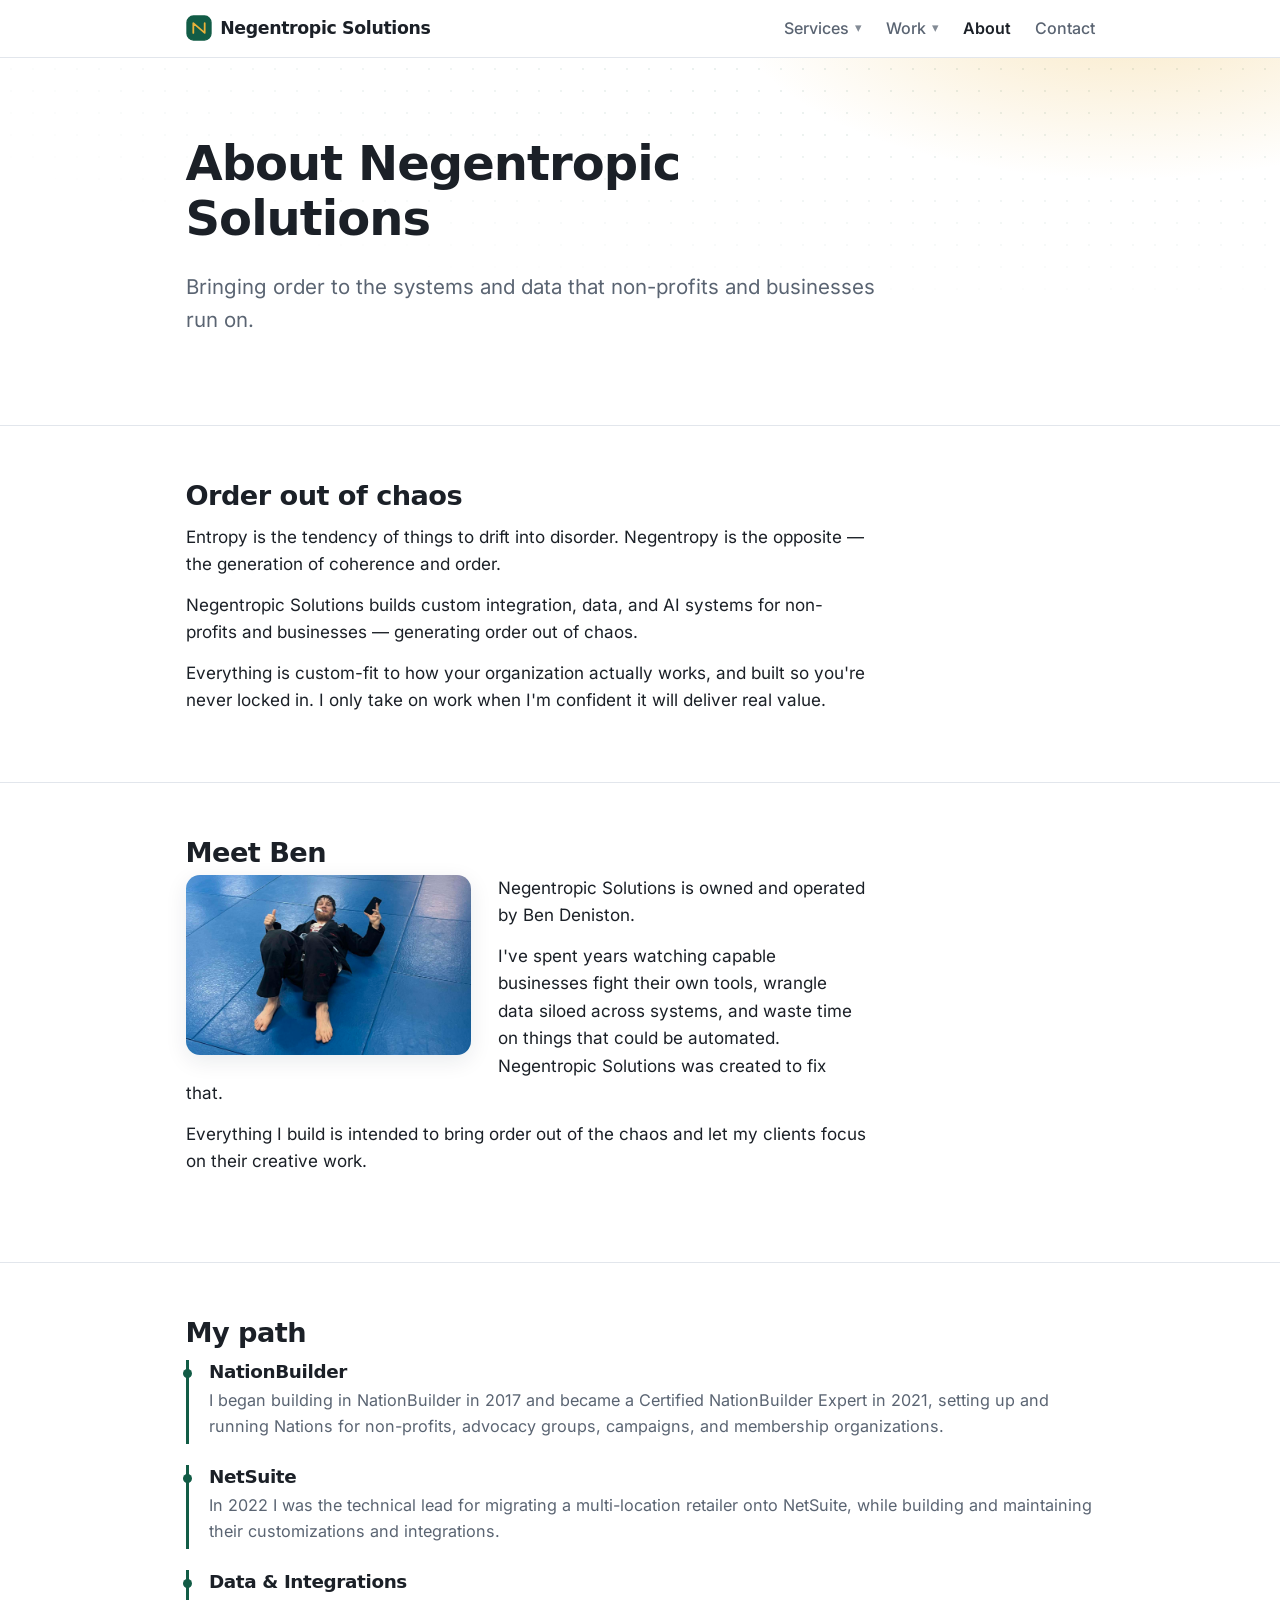
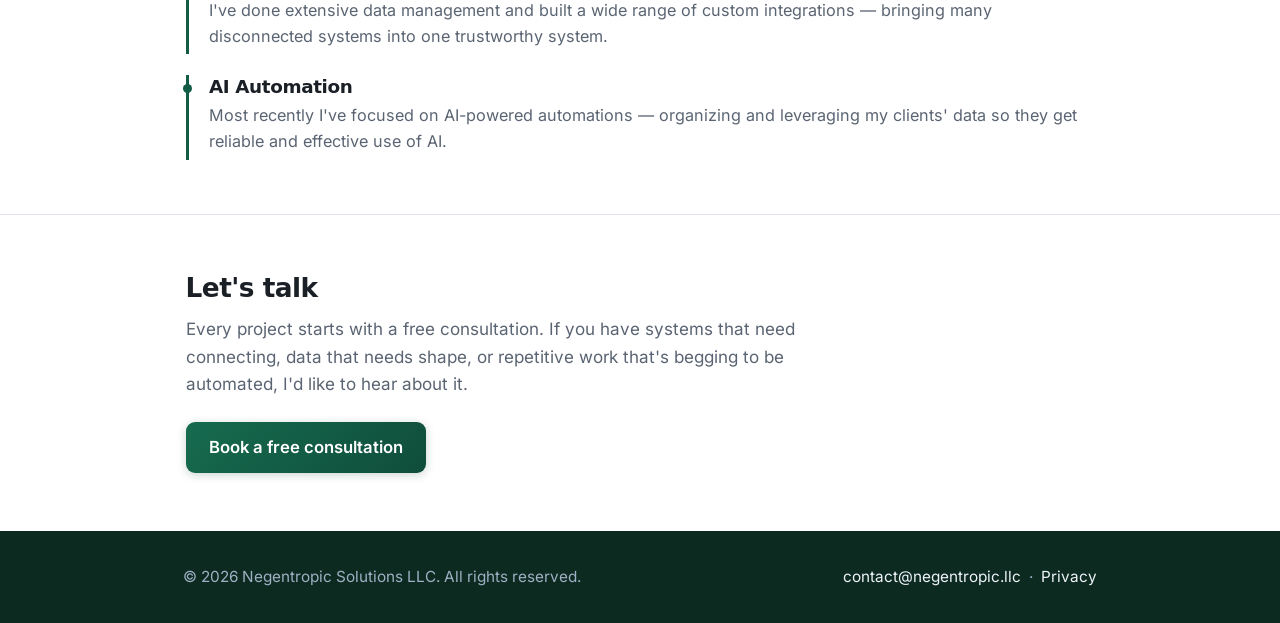
==== commit 397d8ce3: "Fix typos and grammar across site copy we/I and their/your consistency, missing commas, subject-verb" ====
--- a/about.html
+++ b/about.html
@@ -73,7 +73,7 @@
                     <p>I've spent years watching capable businesses fight their own tools, wrangle data siloed
                         across systems, and waste time on things that could be automated. Negentropic Solutions was
                         created to fix that.</p>
-                    <p>Everything we build is intended to bring order out of the chaos, and let my clients focus on
+                    <p>Everything I build is intended to bring order out of the chaos and let my clients focus on
                         their creative work.</p>
                 </div>
             </div>
@@ -109,8 +109,8 @@
                 </div>
                 <div class="tstep">
                     <h3>AI Automation</h3>
-                    <p>Most recently I've focused on AI-powered automations — organizing and leveraging the client's
-                        data to ensure we get reliable and effective use of AI.</p>
+                    <p>Most recently I've focused on AI-powered automations — organizing and leveraging my clients'
+                        data so they get reliable and effective use of AI.</p>
                 </div>
             </div>
         </div>
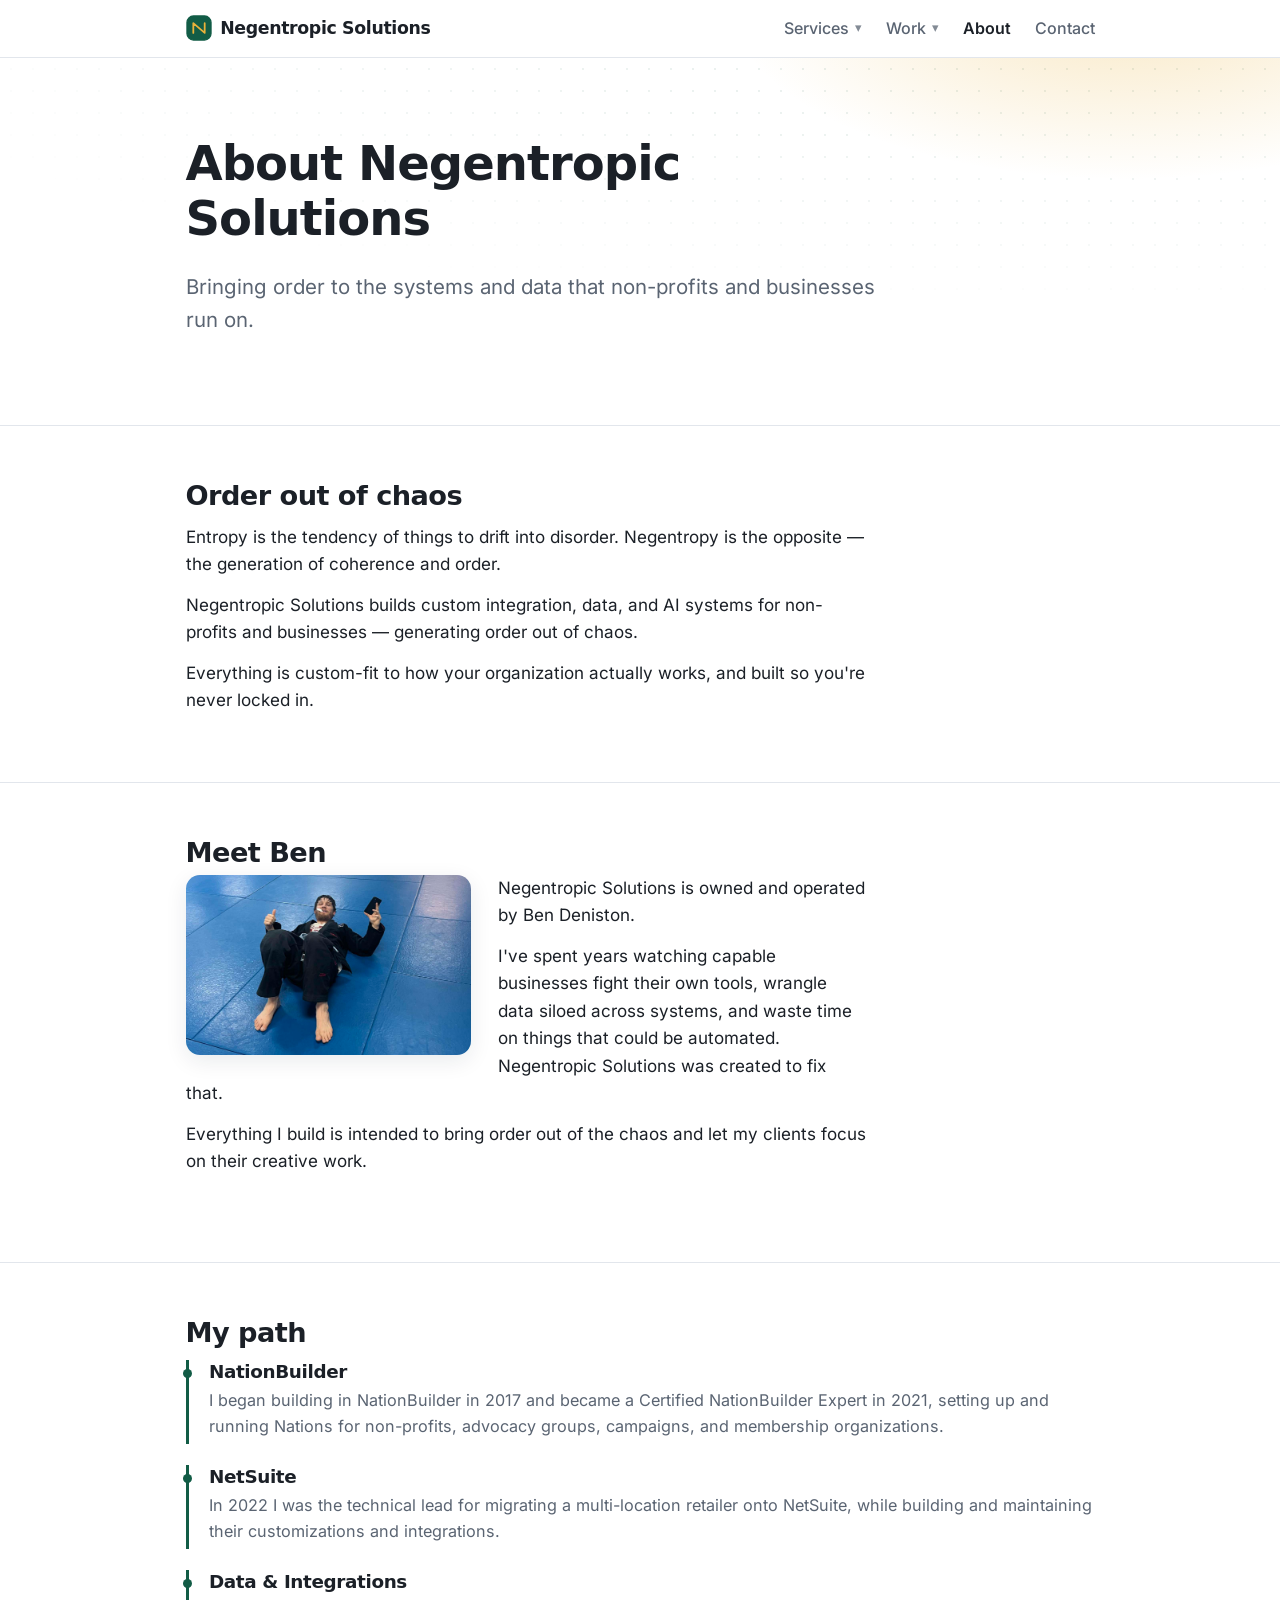
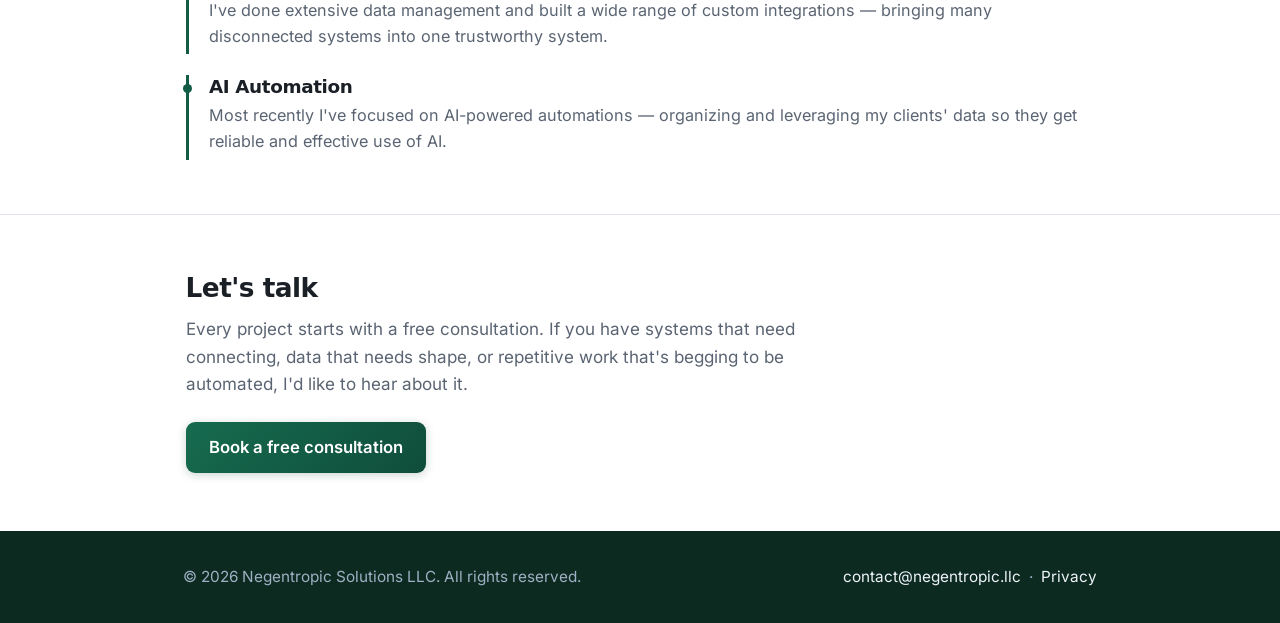
==== commit 7b0ff6ba: "Trim repeated value and owner lines; fix repetition on Integrations "Only take it further if I'm con" ====
--- a/about.html
+++ b/about.html
@@ -58,8 +58,7 @@
                 coherence and order.</p>
             <p>Negentropic Solutions builds custom integration, data, and AI systems for non-profits and businesses —
                 generating order out of chaos.</p>
-            <p>Everything is custom-fit to how your organization actually works, and built so you're never locked in.
-                I only take on work when I'm confident it will deliver real value.</p>
+            <p>Everything is custom-fit to how your organization actually works, and built so you're never locked in.</p>
         </div>
     </section>
     <section class="prose">
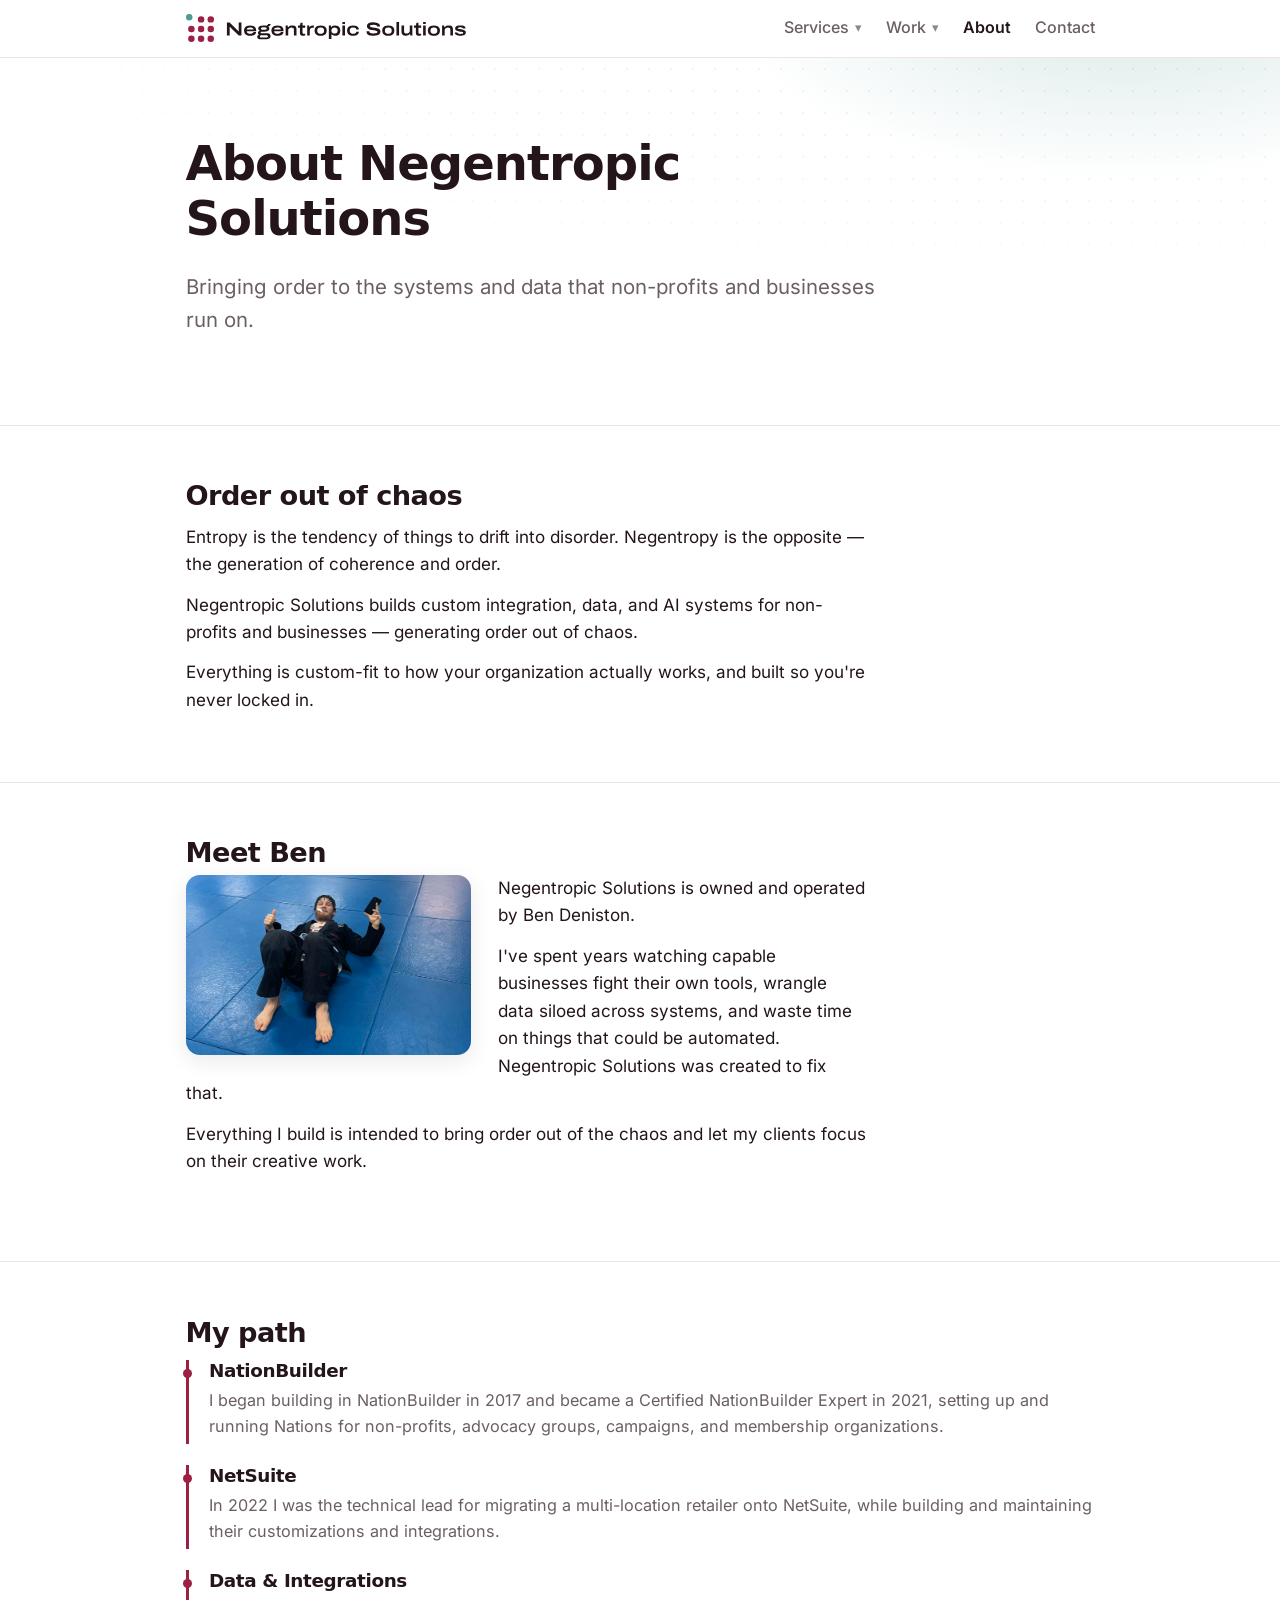
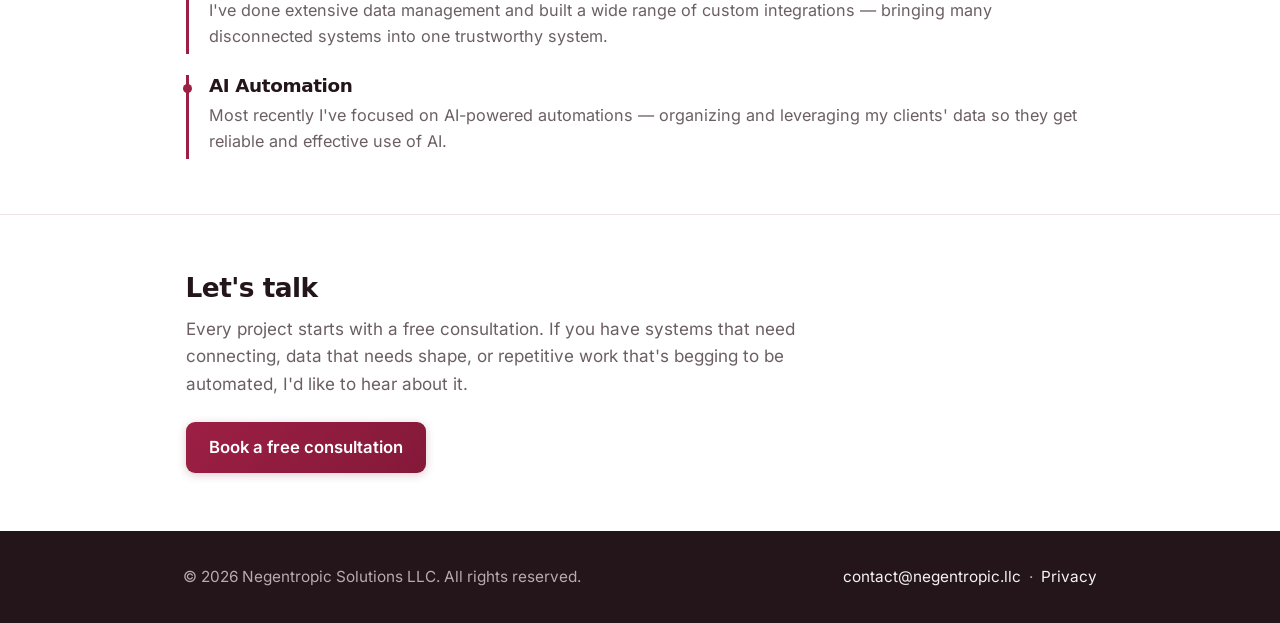
==== commit 4e136ccd: "Apply new brand: dot-mark logo and garnet/verdigris/ink palette Header uses the horizontal lockup (m" ====
--- a/about.html
+++ b/about.html
@@ -8,7 +8,9 @@
     <meta name="description"
         content="I bring order to the systems and data that non-profits and businesses run on — then layer AI that works from your data and in your voice.">
     <link rel="canonical" href="https://negentropicsolutions.com/about.html">
+    <link rel="icon" type="image/png" sizes="32x32" href="/favicon-32.png">
     <link rel="icon" type="image/svg+xml" href="/favicon.svg">
+    <link rel="apple-touch-icon" href="/apple-touch-icon.png">
     <meta property="og:type" content="website">
     <meta property="og:site_name" content="Negentropic Solutions">
     <meta property="og:url" content="https://negentropicsolutions.com/about.html">
@@ -24,12 +26,7 @@
 
 <body>
     <nav class="top">
-        <div class="wrap"><a class="brand" href="/"><svg class="logomark" viewBox="0 0 32 32" fill="none"
-                    aria-hidden="true">
-                    <rect x="1.2" y="1.2" width="29.6" height="29.6" rx="8" stroke="currentColor" stroke-width="1.6" />
-                    <path d="M9 22V10l14 12V10" stroke="currentColor" stroke-width="2.2" stroke-linecap="round"
-                        stroke-linejoin="round" />
-                </svg>Negentropic Solutions</a>
+        <div class="wrap"><a class="brand" href="/"><picture><source media="(max-width:600px)" srcset="media/logo-mark.svg" width="30" height="30"><img src="media/logo-lockup.svg" alt="Negentropic Solutions" width="280" height="28"></picture></a>
             <div class="links">
                 <div class="dropdown"><button type="button" class="dd-toggle" aria-haspopup="true"
                         aria-expanded="false">Services <span class="caret">&#9662;</span></button>
--- a/styles.css
+++ b/styles.css
@@ -9,14 +9,16 @@
 @font-face { font-family:'JetBrains Mono'; font-style:normal; font-weight:500; font-display:swap; src:url('fonts/jetbrains-mono-latin-500-normal.woff2') format('woff2'); }
 
 /* ---------- tokens ---------- */
+/* Brand palette (logo kit): Garnet #9C1F44, Verdigris #4F9A94, Ink #23151A, Ground #F6F2F1.
+   Verdigris is only 3.3:1 on white, so it's for accents and never for text. */
 :root {
-  --text:#1b2027; --muted:#5a6472; --accent:#125C46; --accent-2:#0F4D3A; --accent-strong:#0C3F30;
-  --accent-soft:rgba(18,92,70,0.09); --dot:rgba(18,92,70,0.16);
-  --gold:#E9B23A; --gold-soft:rgba(233,178,58,0.12);
-  --rule:#e2e6ec; --rule-strong:#d0d7de; --bg:#ffffff; --bg-alt:#f6f8fb; --card:#ffffff;
-  --footer-bg:#0C2A20; --footer-text:#9fb0c4; --footer-head:#eef3f9;
-  --shadow-sm:0 1px 2px rgba(16,32,56,.05), 0 1px 3px rgba(16,32,56,.05);
-  --shadow-md:0 6px 22px rgba(16,32,56,.09);
+  --text:#23151A; --muted:#6B5F63; --accent:#9C1F44; --accent-2:#84193A; --accent-strong:#6E1430;
+  --accent-soft:rgba(156,31,68,0.08); --dot:rgba(156,31,68,0.13);
+  --verdigris:#4F9A94; --verdigris-soft:rgba(79,154,148,0.12);
+  --rule:#ECE5E3; --rule-strong:#DDD3D0; --bg:#ffffff; --bg-alt:#F6F2F1; --card:#ffffff;
+  --footer-bg:#23151A; --footer-text:#B9AAAF; --footer-head:#F6F2F1;
+  --shadow-sm:0 1px 2px rgba(35,21,26,.05), 0 1px 3px rgba(35,21,26,.05);
+  --shadow-md:0 6px 22px rgba(35,21,26,.09);
   --f-display:'Sora',system-ui,-apple-system,'Segoe UI',sans-serif;
   --f-body:'Inter',-apple-system,BlinkMacSystemFont,'Segoe UI',Roboto,Helvetica,Arial,sans-serif;
   --f-mono:'JetBrains Mono',ui-monospace,'SF Mono','Consolas',monospace;
@@ -36,11 +38,10 @@
 /* ---------- nav ---------- */
 nav.top { border-bottom:1px solid var(--rule); position:sticky; top:0; background:rgba(255,255,255,0.88); backdrop-filter:saturate(180%) blur(10px); z-index:40; }
 nav.top .wrap { display:flex; align-items:center; justify-content:space-between; padding-top:0.85em; padding-bottom:0.85em; }
-nav.top .brand { display:inline-flex; align-items:center; gap:0.5em; font-family:var(--f-display); font-weight:700; font-size:1.02em; color:var(--text); letter-spacing:-0.02em; }
-nav.top .brand:hover { text-decoration:none; }
-.logomark { width:26px; height:26px; flex:none; color:var(--accent); }
-.logomark rect { fill:var(--accent); stroke:var(--accent); }
-.logomark path { stroke:var(--gold); }
+nav.top .brand { display:inline-flex; align-items:center; flex:none; }
+nav.top .brand img { display:block; height:28px; width:auto; }
+/* the full lockup doesn't fit beside the links on a phone, so the mark stands alone (picture/source in the HTML) */
+@media (max-width:600px) { nav.top .brand img { height:30px; } }
 nav.top .links { display:flex; align-items:center; gap:1.5em; font-size:0.94em; flex-wrap:wrap; }
 nav.top .links a { color:var(--muted); font-weight:500; }
 nav.top .links a:hover { color:var(--accent); text-decoration:none; }
@@ -63,18 +64,18 @@
 /* ---------- hero ---------- */
 header.hero { position:relative; overflow:hidden; padding:4.6em 0 3.2em; border-bottom:1px solid var(--rule); }
 header.hero::before { content:""; position:absolute; inset:0; z-index:0; background-image:radial-gradient(var(--dot) 1px, transparent 1.6px); background-size:22px 22px; -webkit-mask-image:radial-gradient(130% 105% at 82% -5%, #000 0%, rgba(0,0,0,.5) 42%, transparent 72%); mask-image:radial-gradient(130% 105% at 82% -5%, #000 0%, rgba(0,0,0,.5) 42%, transparent 72%); opacity:.7; }
-header.hero::after { content:""; position:absolute; inset:0; z-index:0; background:radial-gradient(52% 82% at 88% -16%, rgba(233,178,58,0.30), transparent 60%); }
+header.hero::after { content:""; position:absolute; inset:0; z-index:0; background:radial-gradient(52% 82% at 88% -16%, rgba(79,154,148,0.22), transparent 60%); }
 header.hero .wrap { position:relative; z-index:1; }
 .eyebrow { font-family:var(--f-mono); text-transform:uppercase; letter-spacing:0.16em; font-size:0.72rem; font-weight:500; color:var(--accent); margin:0 0 1.1em; }
-.eyebrow::after { content:""; display:block; width:2.4em; height:2px; margin-top:0.55em; border-radius:2px; background:var(--gold); }
+.eyebrow::after { content:""; display:block; width:2.4em; height:2px; margin-top:0.55em; border-radius:2px; background:var(--verdigris); }
 header.hero h1 { font-size:clamp(2.1rem,4.6vw,3rem); margin:0 0 0.5em; max-width:15em; }
 header.hero p.tagline { font-size:1.2em; color:var(--muted); margin:0 0 1.7em; max-width:34em; }
 
 /* ---------- buttons ---------- */
-.btn { display:inline-block; background:linear-gradient(135deg,#166b4f,var(--accent-2)); color:#fff; font-weight:600; padding:0.72em 1.4em; border-radius:9px; font-size:0.98em; box-shadow:0 2px 10px rgba(12,63,48,.22); transition:transform .15s ease, box-shadow .15s ease, filter .15s ease; }
-.btn:hover { text-decoration:none; transform:translateY(-1px); box-shadow:0 6px 18px rgba(233,178,58,.34); filter:saturate(1.03); }
+.btn { display:inline-block; background:linear-gradient(135deg,var(--accent),var(--accent-2)); color:#fff; font-weight:600; padding:0.72em 1.4em; border-radius:9px; font-size:0.98em; box-shadow:0 2px 10px rgba(110,20,48,.22); transition:transform .15s ease, box-shadow .15s ease, filter .15s ease; }
+.btn:hover { text-decoration:none; transform:translateY(-1px); box-shadow:0 6px 18px rgba(79,154,148,.34); filter:saturate(1.03); }
 .btn.ghost { background:none; color:var(--accent); box-shadow:inset 0 0 0 1px var(--rule-strong); margin-left:0.55em; }
-.btn.ghost:hover { background:var(--gold-soft); box-shadow:inset 0 0 0 1px var(--gold); transform:translateY(-1px); }
+.btn.ghost:hover { background:var(--verdigris-soft); box-shadow:inset 0 0 0 1px var(--verdigris); transform:translateY(-1px); }
 
 /* ---------- sections ---------- */
 section { padding:3.2em 0; border-bottom:1px solid var(--rule); }
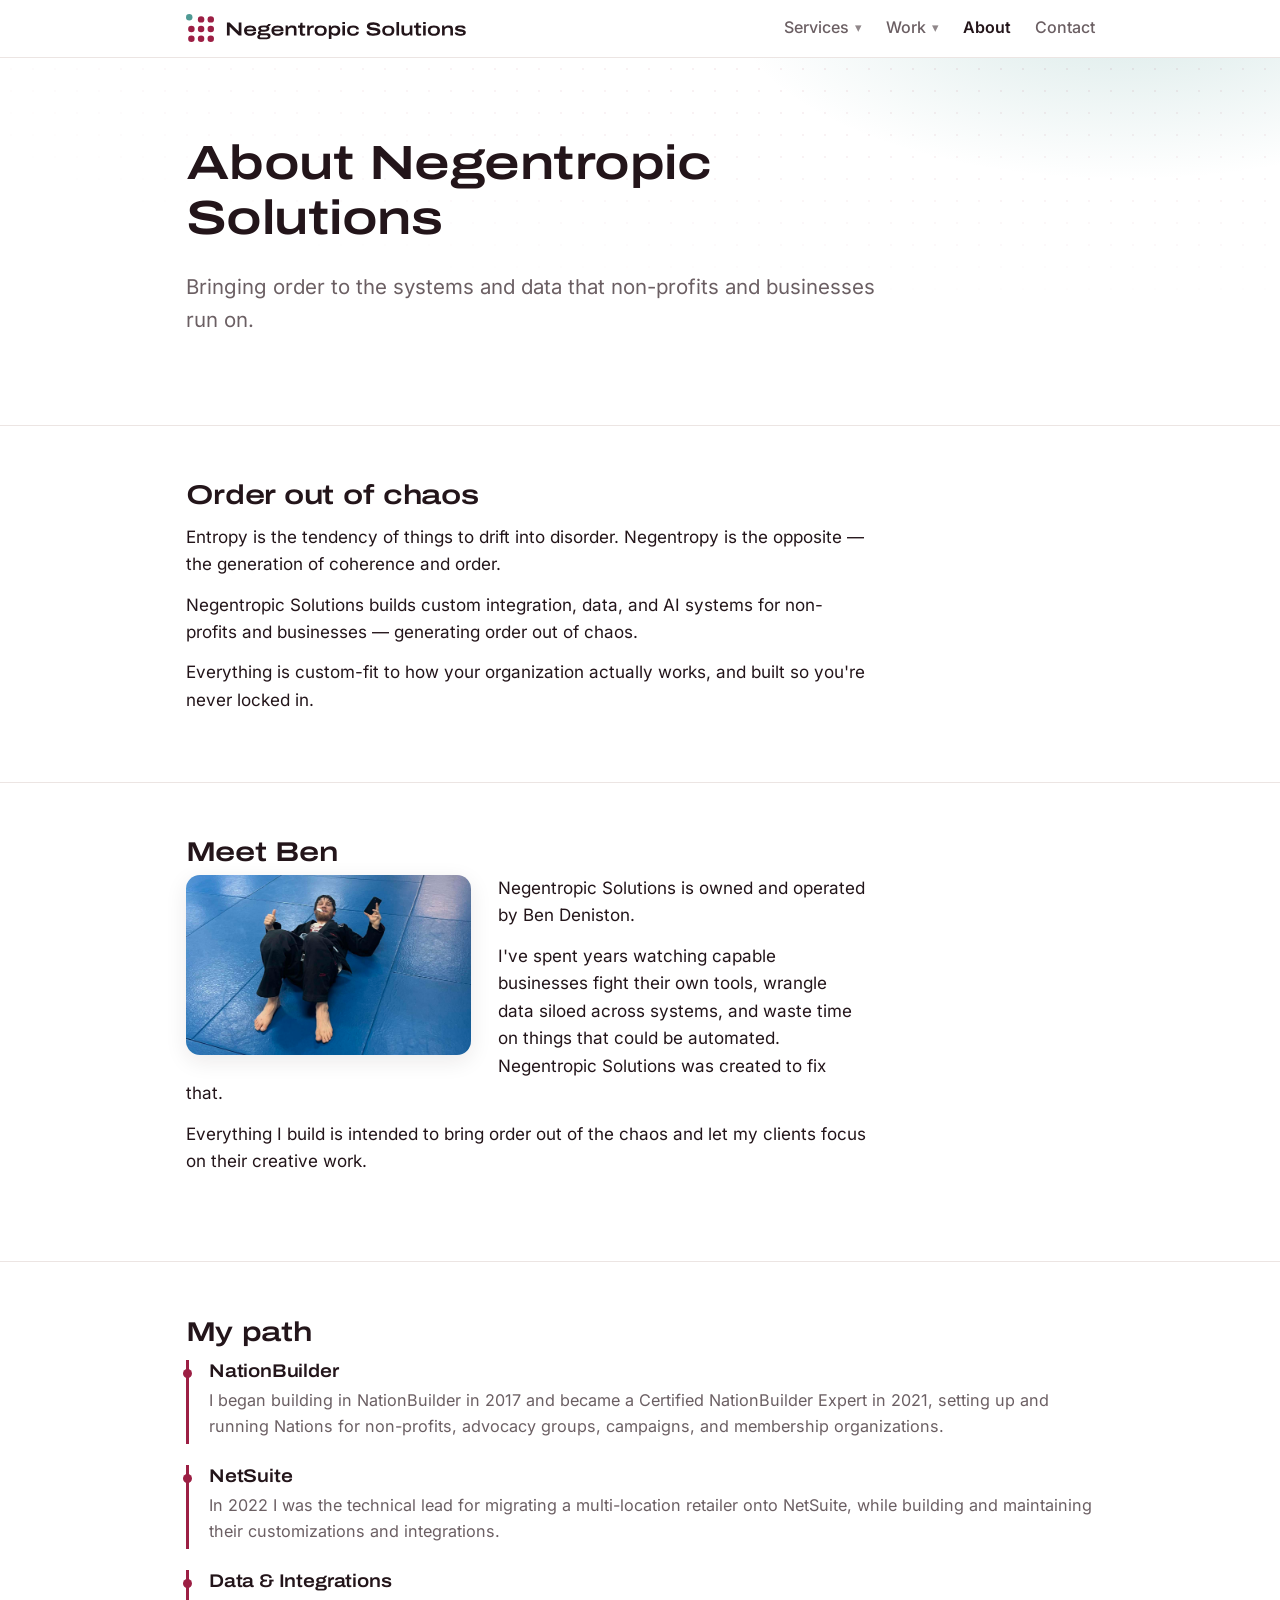
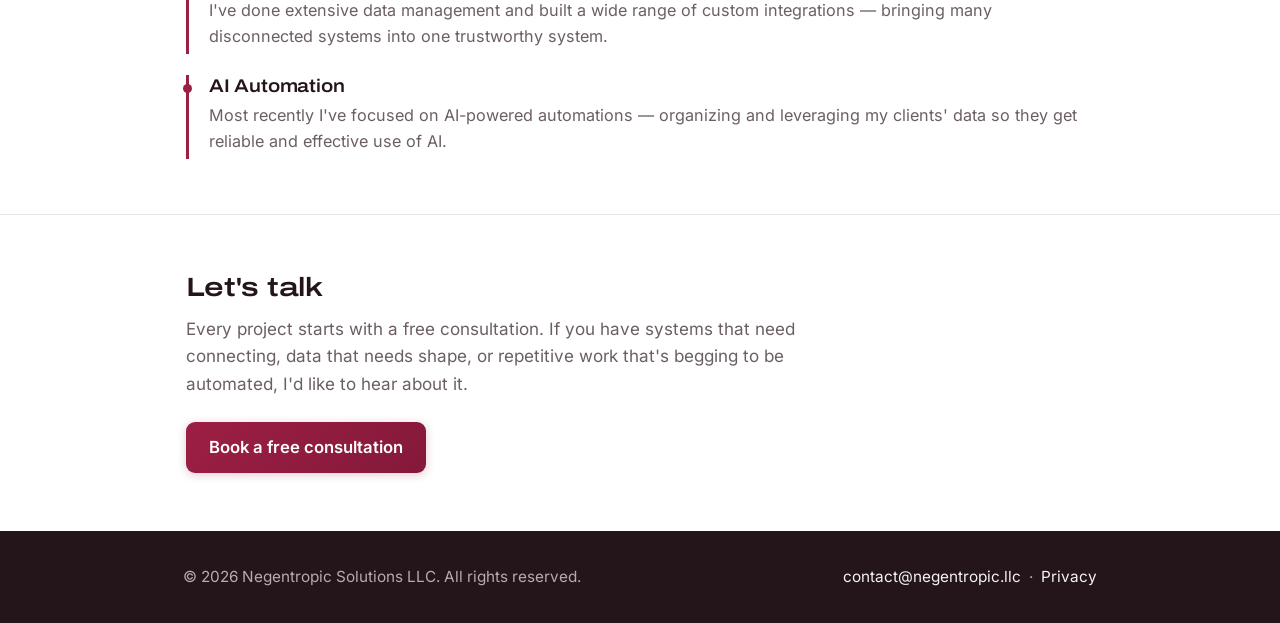
==== commit e26d3c9e: "Headings to Archivo Expanded; link preview image; phone button layout; sitemap dates Headings use se" ====
--- a/about.html
+++ b/about.html
@@ -17,7 +17,11 @@
     <meta property="og:title" content="About — Negentropic Solutions">
     <meta property="og:description"
         content="I bring order to the systems and data that non-profits and businesses run on — then layer AI that works from your data and in your voice.">
-    <meta name="twitter:card" content="summary">
+    <meta property="og:image" content="https://negentropicsolutions.com/media/og-image.png">
+    <meta property="og:image:width" content="1920">
+    <meta property="og:image:height" content="1080">
+    <meta property="og:image:alt" content="Negentropic Solutions logo">
+    <meta name="twitter:card" content="summary_large_image">
     <meta name="twitter:title" content="About — Negentropic Solutions">
     <meta name="twitter:description"
         content="I bring order to the systems and data that non-profits and businesses run on — then layer AI that works from your data and in your voice.">
--- a/styles.css
+++ b/styles.css
@@ -1,8 +1,8 @@
 /* Negentropic Solutions — shared stylesheet. Edit here; all pages inherit. */
 
 /* ---------- fonts (self-hosted, no CDN) ---------- */
-@font-face { font-family:'Sora'; font-style:normal; font-weight:600; font-display:swap; src:url('fonts/sora-latin-600-normal.woff2') format('woff2'); }
-@font-face { font-family:'Sora'; font-style:normal; font-weight:700; font-display:swap; src:url('fonts/sora-latin-700-normal.woff2') format('woff2'); }
+/* Archivo variable (weight + width axes); headings use the expanded width to match the logo's wordmark */
+@font-face { font-family:'Archivo'; font-style:normal; font-weight:100 900; font-stretch:62% 125%; font-display:swap; src:url('fonts/archivo-latin-wdth-normal.woff2') format('woff2'); }
 @font-face { font-family:'Inter'; font-style:normal; font-weight:400; font-display:swap; src:url('fonts/inter-latin-400-normal.woff2') format('woff2'); }
 @font-face { font-family:'Inter'; font-style:normal; font-weight:500; font-display:swap; src:url('fonts/inter-latin-500-normal.woff2') format('woff2'); }
 @font-face { font-family:'Inter'; font-style:normal; font-weight:600; font-display:swap; src:url('fonts/inter-latin-600-normal.woff2') format('woff2'); }
@@ -19,7 +19,7 @@
   --footer-bg:#23151A; --footer-text:#B9AAAF; --footer-head:#F6F2F1;
   --shadow-sm:0 1px 2px rgba(35,21,26,.05), 0 1px 3px rgba(35,21,26,.05);
   --shadow-md:0 6px 22px rgba(35,21,26,.09);
-  --f-display:'Sora',system-ui,-apple-system,'Segoe UI',sans-serif;
+  --f-display:'Archivo',system-ui,-apple-system,'Segoe UI',sans-serif;
   --f-body:'Inter',-apple-system,BlinkMacSystemFont,'Segoe UI',Roboto,Helvetica,Arial,sans-serif;
   --f-mono:'JetBrains Mono',ui-monospace,'SF Mono','Consolas',monospace;
   --maxw:960px; --readw:680px;
@@ -32,7 +32,9 @@
 body { font-family:var(--f-body); color:var(--text); background:var(--bg); line-height:1.62; font-size:17px; -webkit-font-smoothing:antialiased; text-rendering:optimizeLegibility; }
 a { color:var(--accent); text-decoration:none; }
 a:hover { text-decoration:underline; }
-h1,h2,h3,h4 { font-family:var(--f-display); font-weight:700; letter-spacing:-0.02em; line-height:1.14; text-wrap:balance; }
+h1,h2,h3,h4 { font-family:var(--f-display); font-weight:600; font-stretch:125%; letter-spacing:-0.01em; line-height:1.14; text-wrap:balance; }
+/* full expanded width wraps small card titles in narrow columns onto 4+ lines */
+h3,h4 { font-stretch:112%; }
 .wrap { max-width:var(--maxw); margin:0 auto; padding:0 1.5em; }
 
 /* ---------- nav ---------- */
@@ -74,7 +76,8 @@
 /* ---------- buttons ---------- */
 .btn { display:inline-block; background:linear-gradient(135deg,var(--accent),var(--accent-2)); color:#fff; font-weight:600; padding:0.72em 1.4em; border-radius:9px; font-size:0.98em; box-shadow:0 2px 10px rgba(110,20,48,.22); transition:transform .15s ease, box-shadow .15s ease, filter .15s ease; }
 .btn:hover { text-decoration:none; transform:translateY(-1px); box-shadow:0 6px 18px rgba(79,154,148,.34); filter:saturate(1.03); }
-.btn.ghost { background:none; color:var(--accent); box-shadow:inset 0 0 0 1px var(--rule-strong); margin-left:0.55em; }
+.btn.ghost { background:none; color:var(--accent); box-shadow:inset 0 0 0 1px var(--rule-strong); }
+.actions { display:flex; flex-wrap:wrap; gap:0.6em; }
 .btn.ghost:hover { background:var(--verdigris-soft); box-shadow:inset 0 0 0 1px var(--verdigris); transform:translateY(-1px); }
 
 /* ---------- sections ---------- */
